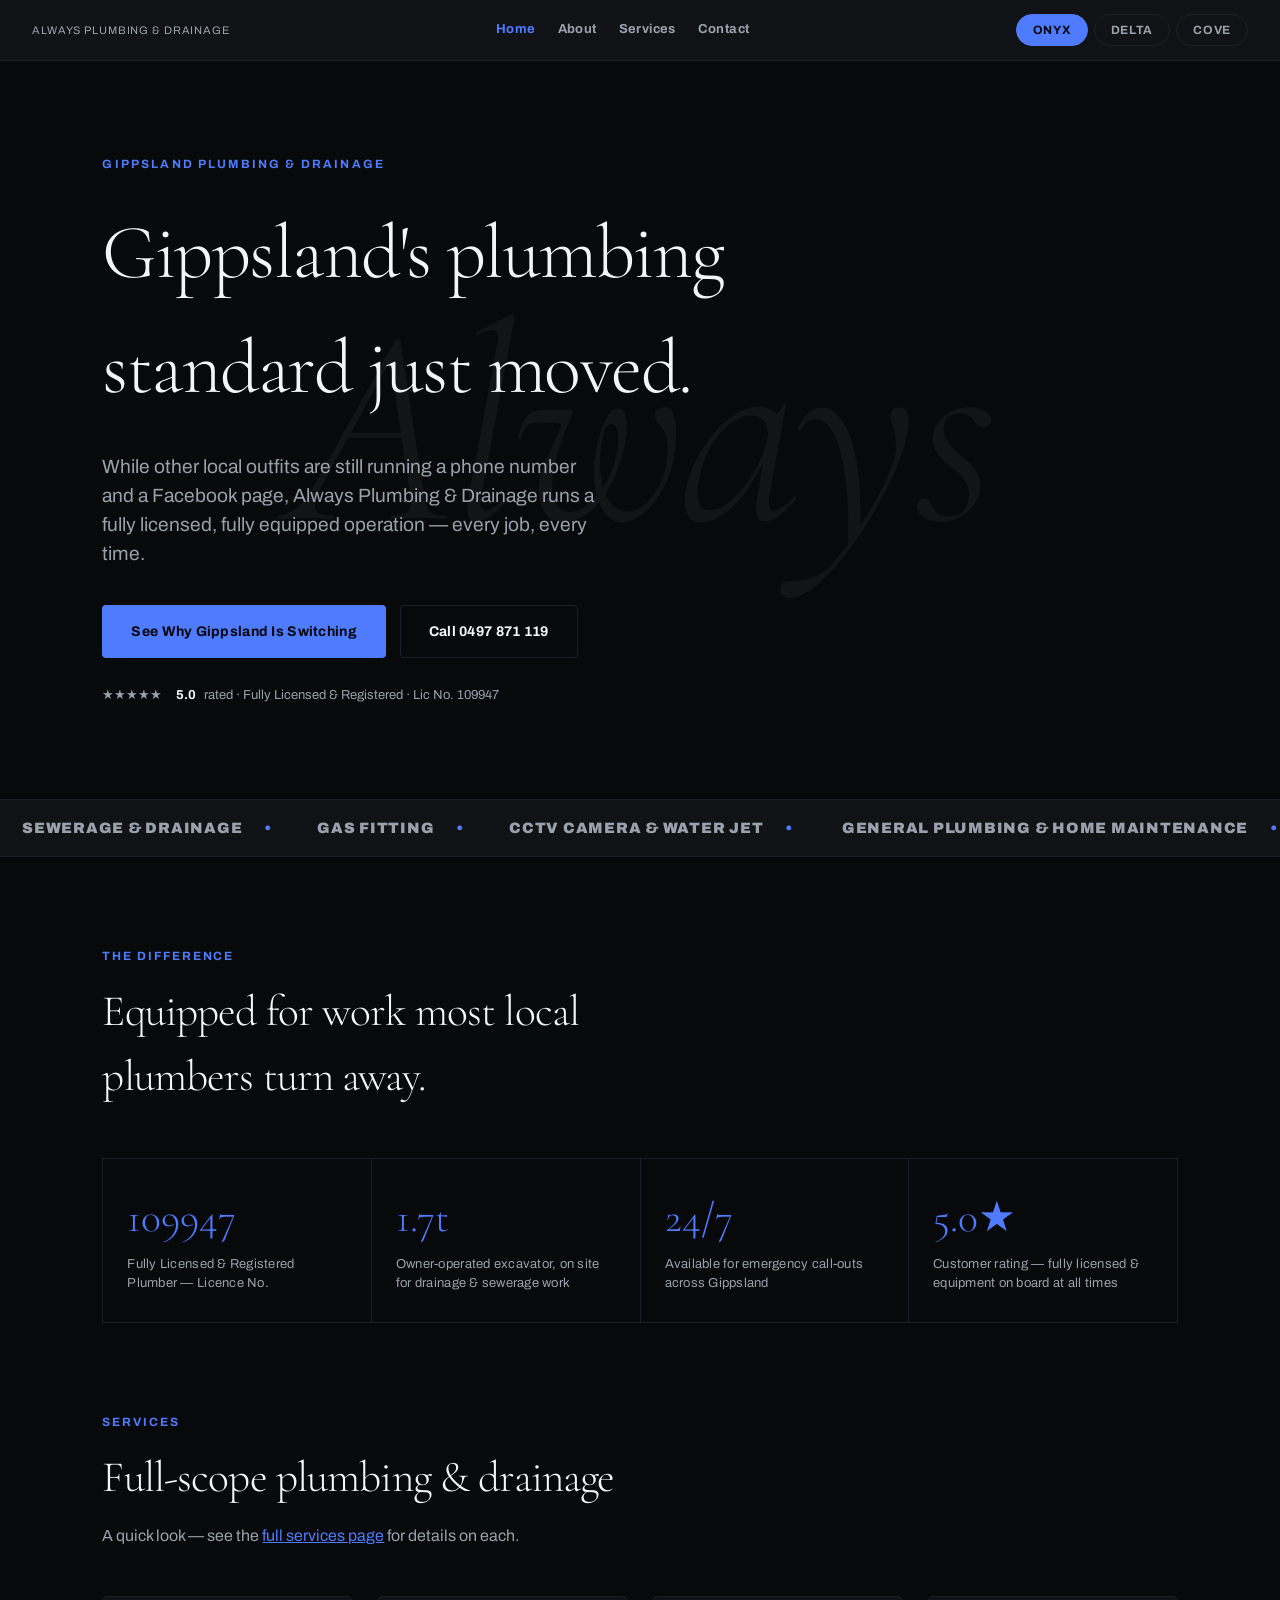
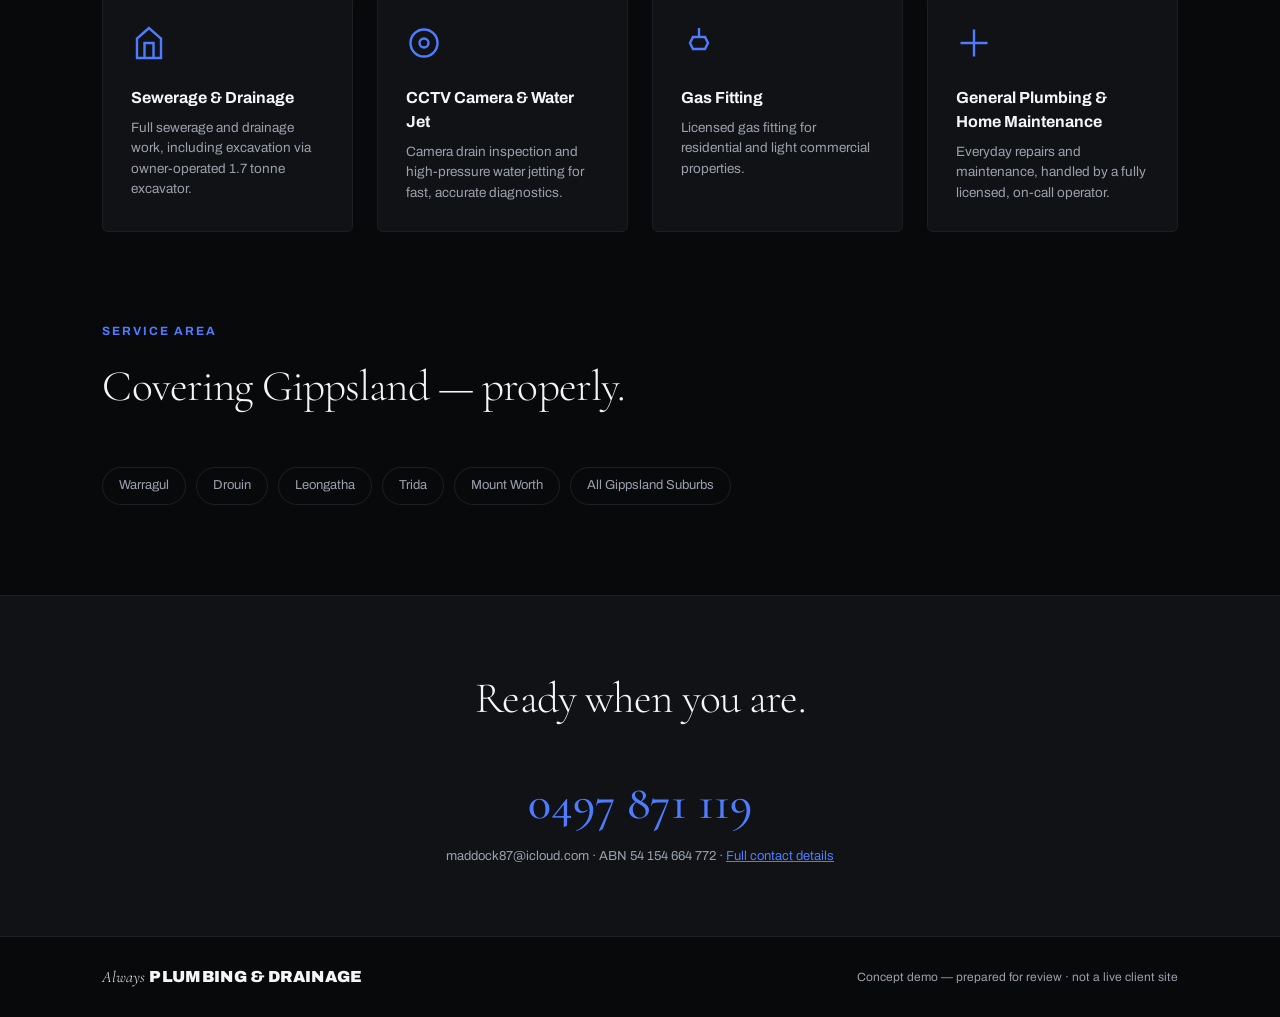
==== index.html @ f5282b2f "Add About page, expand nav to 4 pages Adds Home/About/Services/Contact structure (was Home/Services/" ====
<!doctype html>
<html lang="en" data-concept="onyx">
<head>
<meta charset="UTF-8">
<meta name="viewport" content="width=device-width, initial-scale=1.0">
<title>Always Plumbing & Drainage | Licensed Plumber — Warragul, Drouin & Gippsland VIC</title>
<meta name="description" content="Always Plumbing & Drainage — fully licensed plumber (Lic. 109947) servicing Warragul, Drouin, Leongatha and all Gippsland suburbs. Sewerage, drainage, gas fitting, CCTV drain inspection. Call 0497 871 119.">
<meta name="robots" content="noindex, nofollow">
<link rel="canonical" href="https://notsofatfredd.github.io/site-demo-always-plumbing-drainage/index.html">
<meta property="og:title" content="Always Plumbing & Drainage | Gippsland VIC">
<meta property="og:description" content="Fully licensed plumber servicing Warragul, Drouin, Leongatha and all Gippsland suburbs. Sewerage, drainage, gas fitting, CCTV inspection.">
<meta property="og:type" content="website">
<link rel="preconnect" href="https://fonts.googleapis.com">
<link rel="preconnect" href="https://fonts.gstatic.com" crossorigin>
<link href="https://fonts.googleapis.com/css2?family=Archivo:wght@400;500;700;900&family=Cormorant+Garamond:ital,wght@0,300;0,500;1,300&display=swap" rel="stylesheet">
<link rel="stylesheet" href="styles.css">
<script type="application/ld+json">
{
  "@context": "https://schema.org",
  "@type": "Plumber",
  "name": "Always Plumbing & Drainage",
  "founder": "Daniel Maddock",
  "telephone": "+61497871119",
  "email": "maddock87@icloud.com",
  "url": "https://notsofatfredd.github.io/site-demo-always-plumbing-drainage/index.html",
  "sameAs": ["https://www.facebook.com/p/Always-Plumbing-Drainage-100064866820001/"],
  "areaServed": ["Warragul VIC", "Drouin VIC", "Leongatha VIC", "Trida VIC", "Mount Worth VIC", "Gippsland VIC"],
  "address": { "@type": "PostalAddress", "addressRegion": "VIC", "addressCountry": "AU" },
  "openingHours": "Mo-Su 00:00-23:59"
}
</script>
</head>
<body>

<div class="switcher-bar">
  <span class="label">Always Plumbing &amp; Drainage</span>
  <nav class="nav-links" aria-label="Site navigation">
    <a href="index.html" aria-current="page">Home</a>
    <a href="about.html">About</a>
    <a href="services.html">Services</a>
    <a href="contact.html">Contact</a>
  </nav>
  <div class="switcher-tabs" role="tablist" aria-label="Concept switcher">
    <button data-set="onyx" role="tab">Onyx</button>
    <button data-set="delta" role="tab">Delta</button>
    <button data-set="cove" role="tab">Cove</button>
  </div>
</div>

<section class="hero">
  <div class="ghost-watermark" aria-hidden="true">Always</div>

  <div class="eyebrow">
    <span class="concept-copy copy-onyx">Gippsland Plumbing &amp; Drainage</span>
    <span class="concept-copy copy-delta">Licensed Local Service Provider</span>
    <span class="concept-copy copy-cove">Always Plumbing &amp; Drainage</span>
  </div>

  <h1 class="headline">
    <div class="concept-copy copy-onyx">
      <span class="line"><span>Gippsland's plumbing</span></span>
      <span class="line"><span>standard just moved.</span></span>
    </div>
    <div class="concept-copy copy-delta">
      <span class="line"><span>Licensed. Registered.</span></span>
      <span class="line"><span>Accountable to Gippsland.</span></span>
    </div>
    <div class="concept-copy copy-cove">
      <span class="line"><span>Building Gippsland's</span></span>
      <span class="line"><span>most complete plumbing service.</span></span>
    </div>
  </h1>

  <p class="subhead">
    <span class="concept-copy copy-onyx">While other local outfits are still running a phone number and a Facebook page, Always Plumbing &amp; Drainage runs a fully licensed, fully equipped operation — every job, every time.</span>
    <span class="concept-copy copy-delta">Servicing Warragul, Drouin, Leongatha and all Gippsland suburbs under Licence No. 109947, ABN 54 154 664 772 — fully licensed, registered, and equipped for sewerage, drainage, gas fitting, and general plumbing work.</span>
    <span class="concept-copy copy-cove">From sewerage and drainage to gas fitting and CCTV diagnostics, owner-operated by Daniel Maddock — one job, one standard, across all of Gippsland.</span>
  </p>

  <div class="cta-row">
    <a href="tel:+61497871119" class="btn btn-primary">
      <span class="concept-copy copy-onyx">See Why Gippsland Is Switching</span>
      <span class="concept-copy copy-delta">Request a Service Callout</span>
      <span class="concept-copy copy-cove">Book Your Service</span>
    </a>
    <a href="tel:+61497871119" class="btn btn-ghost">Call 0497 871 119</a>
  </div>

  <div class="rating-badge">★★★★★ &nbsp;<strong>5.0</strong> rated · Fully Licensed &amp; Registered · Lic No. 109947</div>
</section>

<div class="marquee-strip" aria-hidden="true">
  <div class="marquee-track">
    <span>Sewerage &amp; Drainage</span><span>Gas Fitting</span><span>CCTV Camera &amp; Water Jet</span>
    <span>General Plumbing &amp; Home Maintenance</span><span>Licensed &amp; Registered</span><span>All Gippsland Suburbs</span>
    <span>Sewerage &amp; Drainage</span><span>Gas Fitting</span><span>CCTV Camera &amp; Water Jet</span>
    <span>General Plumbing &amp; Home Maintenance</span><span>Licensed &amp; Registered</span><span>All Gippsland Suburbs</span>
  </div>
</div>

<section class="section">
  <div class="section-head">
    <div class="section-eyebrow">
      <span class="concept-copy copy-onyx">The Difference</span>
      <span class="concept-copy copy-delta">Credentials on Record</span>
      <span class="concept-copy copy-cove">Why Gippsland Chooses Always</span>
    </div>
    <h2 class="section-title">
      <span class="concept-copy copy-onyx">Equipped for work most local plumbers turn away.</span>
      <span class="concept-copy copy-delta">Every job backed by a licensed, registered, insured operator.</span>
      <span class="concept-copy copy-cove">A plumbing service built to grow with Gippsland.</span>
    </h2>
  </div>
  <div class="credential-grid">
    <div class="credential"><span class="num">109947</span><div class="desc">Fully Licensed &amp; Registered Plumber — Licence No.</div></div>
    <div class="credential"><span class="num">1.7t</span><div class="desc">Owner-operated excavator, on site for drainage &amp; sewerage work</div></div>
    <div class="credential"><span class="num">24/7</span><div class="desc">Available for emergency call-outs across Gippsland</div></div>
    <div class="credential"><span class="num">5.0★</span><div class="desc">Customer rating — fully licensed &amp; equipment on board at all times</div></div>
  </div>
</section>

<section class="section" style="padding-top:0;">
  <div class="section-head">
    <div class="section-eyebrow">Services</div>
    <h2 class="section-title">Full-scope plumbing &amp; drainage</h2>
    <p class="section-body">A quick look — see the <a href="services.html" style="color:var(--accent);">full services page</a> for details on each.</p>
  </div>
  <div class="services-grid">
    <div class="service-card">
      <svg class="icon" viewBox="0 0 24 24"><path d="M12 2 4 9v13h16V9z"/><path d="M9 22V12h6v10"/></svg>
      <h3>Sewerage &amp; Drainage</h3>
      <p>Full sewerage and drainage work, including excavation via owner-operated 1.7 tonne excavator.</p>
    </div>
    <div class="service-card">
      <svg class="icon" viewBox="0 0 24 24"><circle cx="12" cy="12" r="9"/><circle cx="12" cy="12" r="3"/></svg>
      <h3>CCTV Camera &amp; Water Jet</h3>
      <p>Camera drain inspection and high-pressure water jetting for fast, accurate diagnostics.</p>
    </div>
    <div class="service-card">
      <svg class="icon" viewBox="0 0 24 24"><path d="M12 2v6M8 8h8l2 4-2 4H8l-2-4z"/></svg>
      <h3>Gas Fitting</h3>
      <p>Licensed gas fitting for residential and light commercial properties.</p>
    </div>
    <div class="service-card">
      <svg class="icon" viewBox="0 0 24 24"><path d="M3 12h18M12 3v18"/></svg>
      <h3>General Plumbing &amp; Home Maintenance</h3>
      <p>Everyday repairs and maintenance, handled by a fully licensed, on-call operator.</p>
    </div>
  </div>
</section>

<section class="section" style="padding-top:0;">
  <div class="section-head">
    <div class="section-eyebrow">Service Area</div>
    <h2 class="section-title">
      <span class="concept-copy copy-onyx">Covering Gippsland — properly.</span>
      <span class="concept-copy copy-delta">Servicing the Baw Baw &amp; South Gippsland Shire region.</span>
      <span class="concept-copy copy-cove">Growing across every Gippsland suburb.</span>
    </h2>
  </div>
  <div class="area-list">
    <div class="area-pill">Warragul</div>
    <div class="area-pill">Drouin</div>
    <div class="area-pill">Leongatha</div>
    <div class="area-pill">Trida</div>
    <div class="area-pill">Mount Worth</div>
    <div class="area-pill">All Gippsland Suburbs</div>
  </div>
</section>

<div class="contact-band">
  <h2 class="section-title">
    <span class="concept-copy copy-onyx">Ready when you are.</span>
    <span class="concept-copy copy-delta">Request your licensed callout.</span>
    <span class="concept-copy copy-cove">Let's get started.</span>
  </h2>
  <a href="tel:+61497871119" class="phone">0497 871 119</a>
  <div style="color:var(--fg-muted); font-size:13px;">maddock87@icloud.com · ABN 54 154 664 772 · <a href="contact.html" style="color:var(--accent);">Full contact details</a></div>
</div>

<footer>
  <div class="wordmark"><i>Always</i> <b>PLUMBING &amp; DRAINAGE</b></div>
  <div>Concept demo — prepared for review · not a live client site</div>
</footer>

<script src="switcher.js"></script>
</body>
</html>
---- styles.css ----
:root {
  --font-serif: 'Cormorant Garamond', serif;
  --font-sans: 'Archivo', sans-serif;
}

* { margin: 0; padding: 0; box-sizing: border-box; }

html[data-concept="onyx"] {
  --c-50:  #f4f5f7; --c-100: #e3e5e9; --c-200: #c3c7cf;
  --c-300: #9aa0ac; --c-400: #6b7280; --c-500: #454b57;
  --c-600: #2c3038; --c-700: #1c1f25; --c-800: #101215;
  --c-900: #08090b;
  --bg: var(--c-900); --bg-raised: var(--c-800); --fg: var(--c-50);
  --fg-muted: var(--c-300); --accent: #4f7cff; --accent-fg: #05070d;
  --line: var(--c-700);
  --tracking-tight: -0.02em;
}

html[data-concept="delta"] {
  --c-50:  #f6f7f9; --c-100: #e8eaee; --c-200: #cdd2db;
  --c-300: #a7afbe; --c-400: #6e7893; --c-500: #3f4a63;
  --c-600: #2a3348; --c-700: #1b2233; --c-800: #121724;
  --c-900: #0b0f18;
  --bg: var(--c-50); --bg-raised: #ffffff; --fg: var(--c-800);
  --fg-muted: var(--c-500); --accent: #8a6a2f; --accent-fg: #ffffff;
  --line: var(--c-200);
  --tracking-tight: 0em;
}

html[data-concept="cove"] {
  --c-50:  #fff9f2; --c-100: #ffefdb; --c-200: #ffd9ad;
  --c-300: #ffbd74; --c-400: #f2954a; --c-500: #d97128;
  --c-600: #a8541c; --c-700: #4a3324; --c-800: #241a15;
  --c-900: #14100c;
  --bg: var(--c-900); --bg-raised: var(--c-700); --fg: var(--c-50);
  --fg-muted: var(--c-300); --accent: #ff8a3d; --accent-fg: #14100c;
  --line: var(--c-700);
  --tracking-tight: -0.01em;
}

body {
  background: var(--bg);
  color: var(--fg);
  font-family: var(--font-sans);
  line-height: 1.5;
  transition: background 0.4s ease, color 0.4s ease;
  overflow-x: hidden;
}

a { color: inherit; }

/* ---------- concept-scoped copy ---------- */
.concept-copy { display: none; }
html[data-concept="onyx"] .copy-onyx { display: block; }
html[data-concept="delta"] .copy-delta { display: block; }
html[data-concept="cove"] .copy-cove { display: block; }
span.concept-copy.copy-onyx, span.concept-copy.copy-delta, span.concept-copy.copy-cove { display: none; }
html[data-concept="onyx"] span.copy-onyx { display: inline; }
html[data-concept="delta"] span.copy-delta { display: inline; }
html[data-concept="cove"] span.copy-cove { display: inline; }

/* ---------- switcher / nav ---------- */
.switcher-bar {
  position: sticky; top: 0; z-index: 50;
  display: flex; align-items: center; justify-content: space-between;
  padding: 14px 32px;
  background: var(--bg-raised);
  border-bottom: 1px solid var(--line);
  font-size: 13px;
  flex-wrap: wrap;
  gap: 14px;
}
.switcher-bar .label { color: var(--fg-muted); letter-spacing: 0.08em; text-transform: uppercase; font-size: 11px; }
.nav-links { display: flex; gap: 22px; align-items: center; }
.nav-links a {
  font-size: 13px; font-weight: 700; text-decoration: none; color: var(--fg-muted);
  letter-spacing: 0.03em; transition: color 0.2s ease;
}
.nav-links a:hover, .nav-links a[aria-current="page"] { color: var(--accent); }
.switcher-tabs { display: flex; gap: 6px; }
.switcher-tabs button {
  font-family: var(--font-sans); font-weight: 700; font-size: 12px;
  letter-spacing: 0.06em; text-transform: uppercase;
  padding: 8px 16px; border-radius: 999px; border: 1px solid var(--line);
  background: transparent; color: var(--fg-muted); cursor: pointer;
  transition: all 0.25s ease;
}
.switcher-tabs button.active {
  background: var(--accent); color: var(--accent-fg); border-color: var(--accent);
}

/* ---------- hero ---------- */
.hero {
  position: relative;
  min-height: 82vh;
  display: flex; flex-direction: column; justify-content: center;
  padding: 0 8vw;
  overflow: hidden;
}
.hero.hero-compact { min-height: 46vh; }
.ghost-watermark {
  position: absolute; top: 50%; left: 50%;
  transform: translate(-50%, -50%);
  font-family: var(--font-serif); font-style: italic; font-weight: 300;
  font-size: clamp(6rem, 22vw, 20rem);
  color: var(--fg);
  opacity: 0.045;
  white-space: nowrap;
  letter-spacing: -0.02em;
  pointer-events: none;
  animation: drift 22s ease-in-out infinite alternate;
}
@keyframes drift {
  from { transform: translate(-52%, -50%); }
  to   { transform: translate(-48%, -50%); }
}

.eyebrow {
  font-size: 12px; font-weight: 700; letter-spacing: 0.18em; text-transform: uppercase;
  color: var(--accent); margin-bottom: 22px;
}

.headline {
  font-family: var(--font-serif); font-weight: 300;
  font-size: clamp(2.4rem, 6vw, 5rem);
  letter-spacing: var(--tracking-tight);
  max-width: 18ch;
  margin-bottom: 28px;
}
.headline.headline-sm { font-size: clamp(2rem, 4.4vw, 3.4rem); max-width: 20ch; }
.headline .line { display: block; overflow: hidden; }
.headline .line span {
  display: block;
  transform: translateY(110%);
  animation: reveal 0.9s cubic-bezier(0.22, 1, 0.36, 1) forwards;
}
.headline .line:nth-child(1) span { animation-delay: 0.05s; }
.headline .line:nth-child(2) span { animation-delay: 0.2s; }
.headline .line:nth-child(3) span { animation-delay: 0.35s; }
@keyframes reveal { to { transform: translateY(0); } }

.subhead {
  font-size: clamp(1rem, 1.6vw, 1.2rem);
  color: var(--fg-muted);
  max-width: 46ch;
  margin-bottom: 36px;
  font-weight: 400;
}

.cta-row { display: flex; gap: 14px; flex-wrap: wrap; align-items: center; }
.btn {
  display: inline-flex; align-items: center; gap: 8px;
  padding: 15px 28px; border-radius: 4px;
  font-weight: 700; font-size: 14px; letter-spacing: 0.02em;
  text-decoration: none; cursor: pointer; border: 1px solid transparent;
}
.btn-primary { background: var(--accent); color: var(--accent-fg); }
.btn-ghost { border-color: var(--line); color: var(--fg); }

.rating-badge {
  display: inline-flex; align-items: center; gap: 8px;
  font-size: 13px; color: var(--fg-muted); margin-top: 28px;
}
.rating-badge strong { color: var(--fg); }

/* ---------- marquee ---------- */
.marquee-strip {
  border-top: 1px solid var(--line); border-bottom: 1px solid var(--line);
  overflow: hidden; white-space: nowrap; background: var(--bg-raised);
  padding: 16px 0;
}
.marquee-track {
  display: inline-block;
  font-family: var(--font-sans); font-weight: 900; font-size: 15px;
  letter-spacing: 0.05em; text-transform: uppercase; color: var(--fg-muted);
  animation: scroll 28s linear infinite;
}
.marquee-track span { margin: 0 22px; }
.marquee-track span::after { content: '•'; margin-left: 22px; color: var(--accent); }
@keyframes scroll { from { transform: translateX(0); } to { transform: translateX(-50%); } }

/* ---------- sections ---------- */
.section { padding: 90px 8vw; }
.section-head { max-width: 60ch; margin-bottom: 48px; }
.section-eyebrow {
  font-size: 12px; font-weight: 700; letter-spacing: 0.16em; text-transform: uppercase;
  color: var(--accent); margin-bottom: 14px;
}
.section-title {
  font-family: var(--font-serif); font-weight: 300; font-size: clamp(1.8rem, 3.4vw, 2.8rem);
  letter-spacing: var(--tracking-tight);
}
.section-body { color: var(--fg-muted); font-size: 16px; max-width: 60ch; margin-top: 14px; }

.credential-grid {
  display: grid; grid-template-columns: repeat(auto-fit, minmax(220px, 1fr));
  gap: 1px; background: var(--line); border: 1px solid var(--line);
}
.credential { background: var(--bg); padding: 28px 24px; }
.credential .num {
  font-family: var(--font-serif); font-weight: 300; font-size: 2.6rem; color: var(--accent);
  display: block; margin-bottom: 6px;
}
.credential .desc { font-size: 13px; color: var(--fg-muted); letter-spacing: 0.02em; }

/* ---------- services ---------- */
.services-grid {
  display: grid; grid-template-columns: repeat(auto-fit, minmax(240px, 1fr)); gap: 24px;
}
.service-card {
  border: 1px solid var(--line); border-radius: 6px; padding: 28px;
  background: var(--bg-raised);
}
.service-card.service-card-lg { padding: 34px; }
.service-card .icon {
  width: 36px; height: 36px; margin-bottom: 18px;
  stroke: var(--accent); fill: none; stroke-width: 1.6;
}
.service-card h3 { font-size: 16px; font-weight: 700; margin-bottom: 8px; }
.service-card p { font-size: 13.5px; color: var(--fg-muted); }
.service-card ul { margin: 14px 0 0 18px; font-size: 13px; color: var(--fg-muted); }
.service-card ul li { margin-bottom: 6px; }

/* ---------- area ---------- */
.area-list { display: flex; flex-wrap: wrap; gap: 10px; }
.area-pill {
  padding: 8px 16px; border: 1px solid var(--line); border-radius: 999px;
  font-size: 13px; color: var(--fg-muted);
}

/* ---------- contact page specific ---------- */
.contact-grid {
  display: grid; grid-template-columns: repeat(auto-fit, minmax(260px, 1fr)); gap: 24px;
}
.contact-card {
  border: 1px solid var(--line); border-radius: 6px; padding: 30px;
  background: var(--bg-raised);
}
.contact-card .label { font-size: 11px; letter-spacing: 0.1em; text-transform: uppercase; color: var(--fg-muted); margin-bottom: 10px; }
.contact-card .value { font-family: var(--font-serif); font-size: 1.6rem; font-weight: 500; color: var(--accent); }
.contact-card .value.small { font-size: 1.05rem; font-family: var(--font-sans); font-weight: 700; color: var(--fg); }

/* ---------- footer / contact band ---------- */
.contact-band {
  background: var(--bg-raised); border-top: 1px solid var(--line);
  padding: 70px 8vw; text-align: center;
}
.contact-band .section-title { margin: 0 auto 18px; }
.contact-band .phone {
  font-family: var(--font-serif); font-size: clamp(1.8rem, 4vw, 3rem); font-weight: 500;
  color: var(--accent); text-decoration: none; display: inline-block; margin: 18px 0 8px;
}
footer {
  padding: 28px 8vw; display: flex; justify-content: space-between; align-items: center;
  font-size: 12px; color: var(--fg-muted); border-top: 1px solid var(--line); flex-wrap: wrap; gap: 10px;
}
.wordmark {
  font-family: var(--font-serif); font-style: italic; font-weight: 300; font-size: 16px; color: var(--fg);
}
.wordmark b { font-family: var(--font-sans); font-style: normal; font-weight: 900; letter-spacing: 0.02em; }

@media (prefers-reduced-motion: reduce) {
  .ghost-watermark { animation: none; }
  .headline .line span { animation: none; transform: translateY(0); }
  .marquee-track { animation: none; }
}
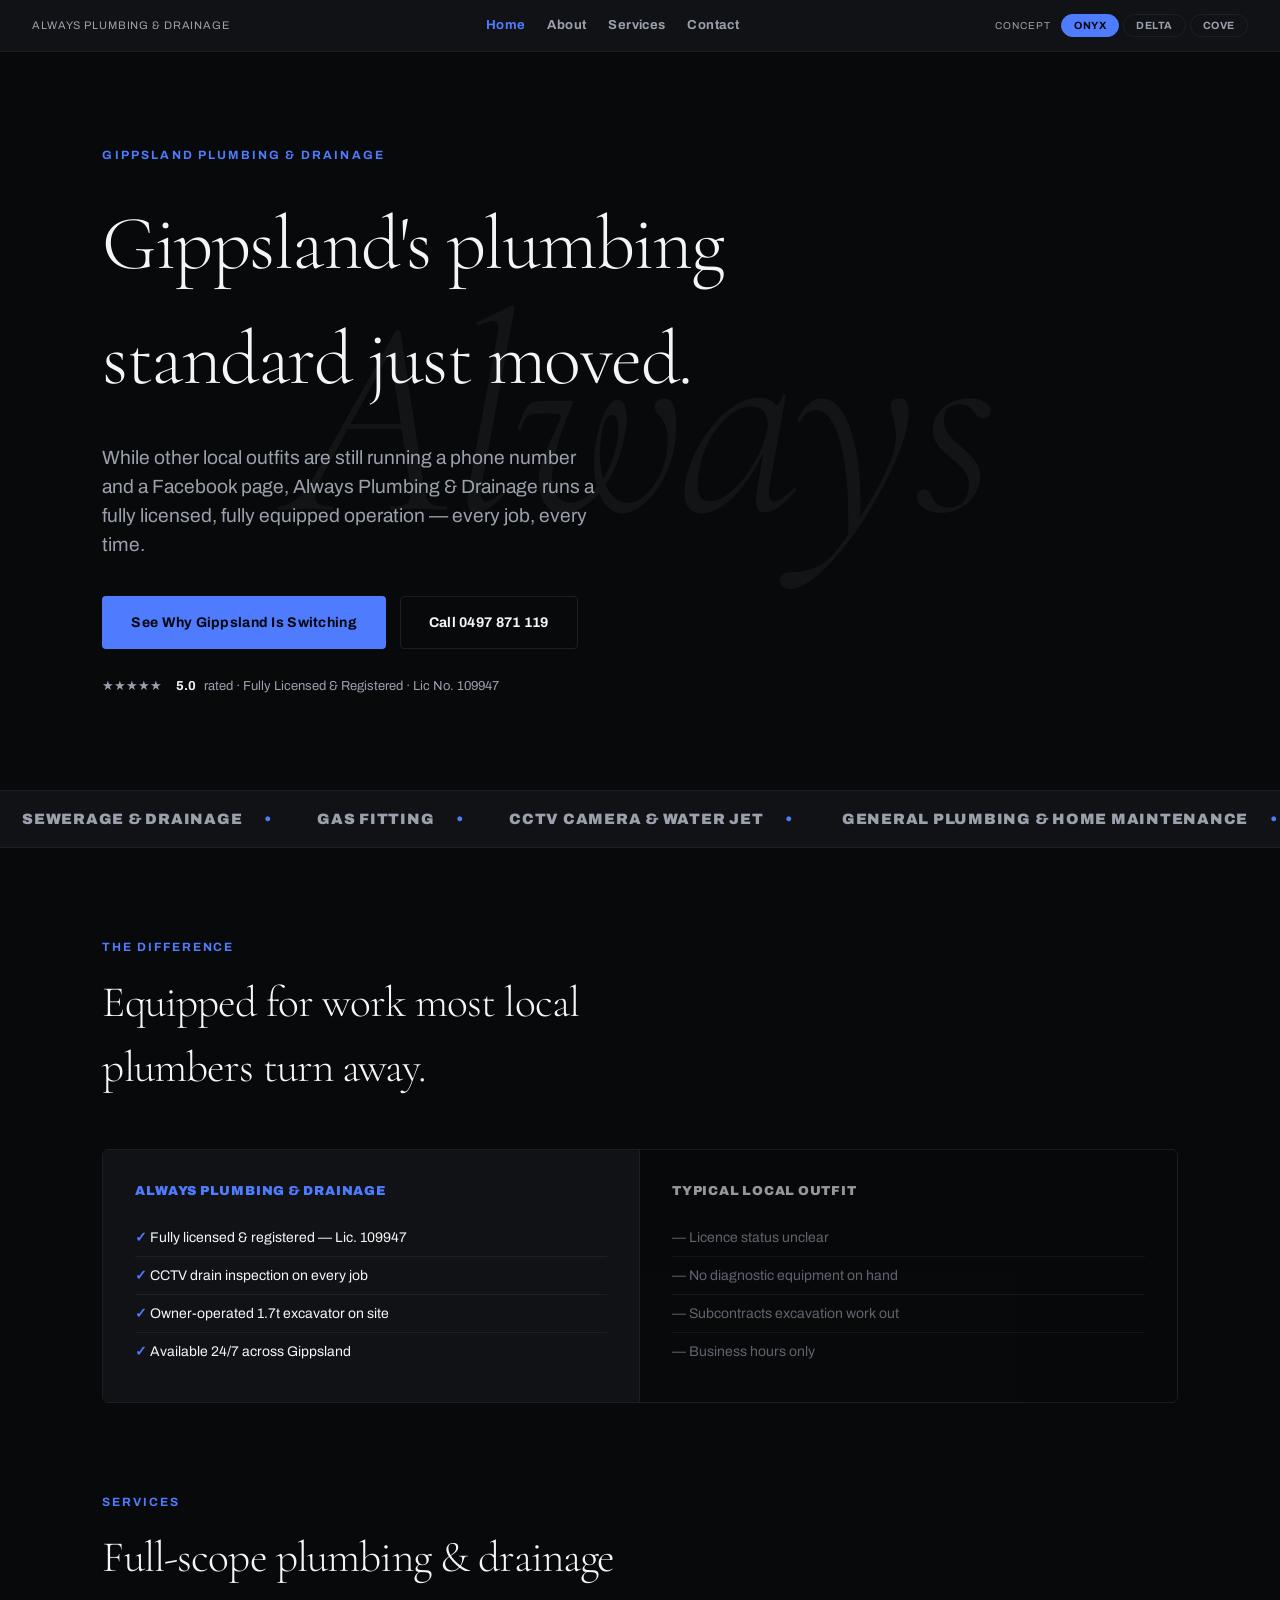
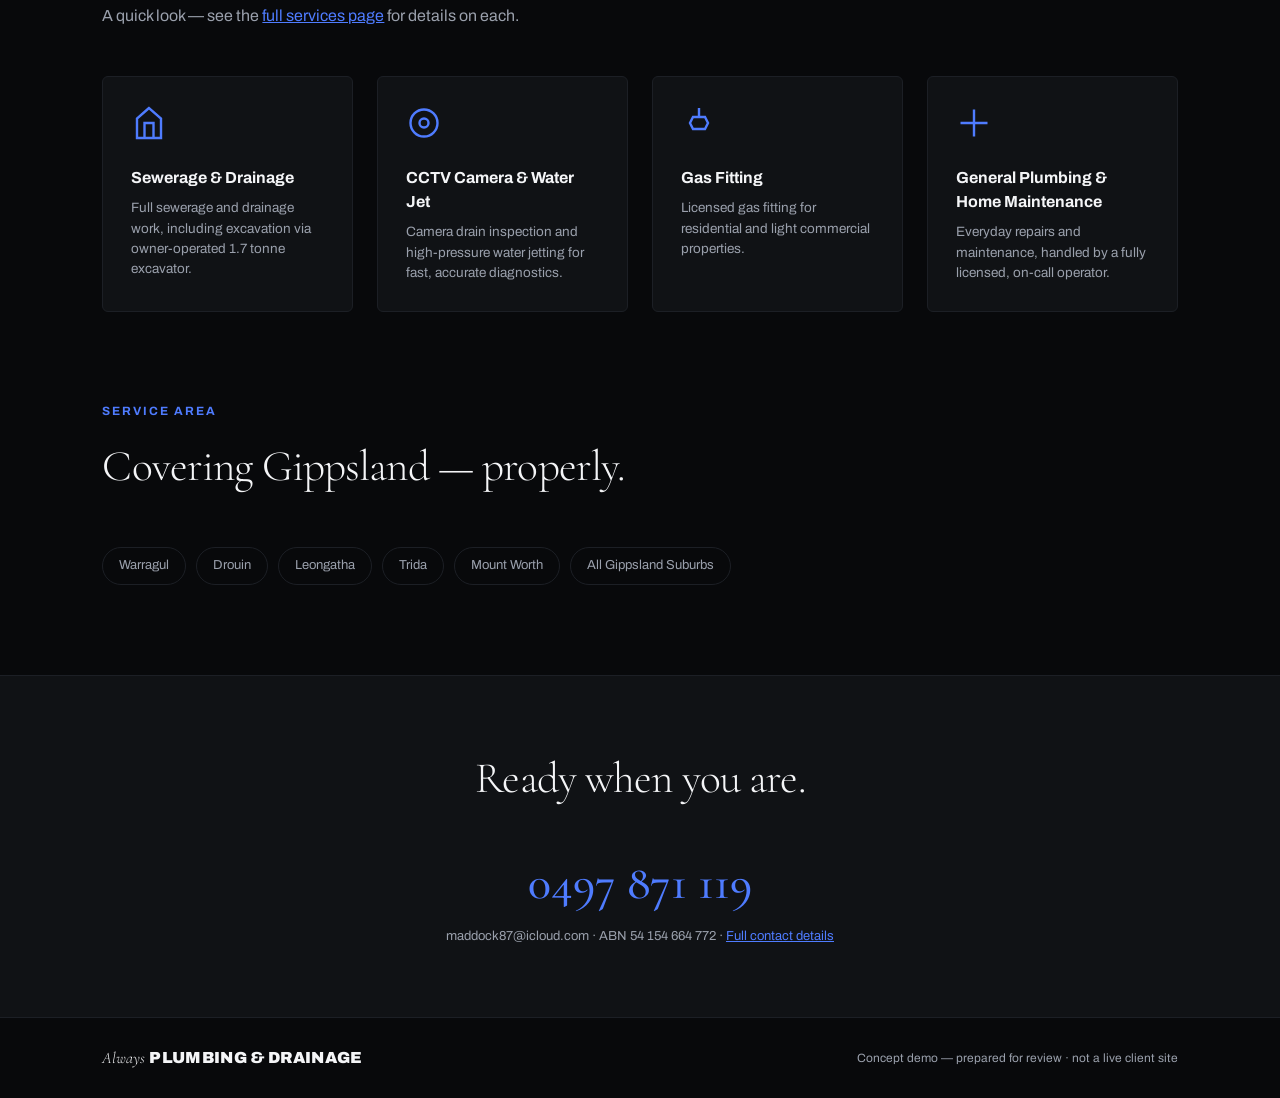
==== commit f05d25d3: "Fix hierarchy and make concepts structurally distinct, not re-skins Credential stats were sized almo" ====
--- a/index.html
+++ b/index.html
@@ -40,10 +40,13 @@
     <a href="services.html">Services</a>
     <a href="contact.html">Contact</a>
   </nav>
-  <div class="switcher-tabs" role="tablist" aria-label="Concept switcher">
-    <button data-set="onyx" role="tab">Onyx</button>
-    <button data-set="delta" role="tab">Delta</button>
-    <button data-set="cove" role="tab">Cove</button>
+  <div class="switcher-group">
+    <span class="concept-label">Concept</span>
+    <div class="switcher-tabs" role="tablist" aria-label="Concept switcher">
+      <button data-set="onyx" role="tab">Onyx</button>
+      <button data-set="delta" role="tab">Delta</button>
+      <button data-set="cove" role="tab">Cove</button>
+    </div>
   </div>
 </div>
 
@@ -111,11 +114,55 @@
       <span class="concept-copy copy-cove">A plumbing service built to grow with Gippsland.</span>
     </h2>
   </div>
-  <div class="credential-grid">
-    <div class="credential"><span class="num">109947</span><div class="desc">Fully Licensed &amp; Registered Plumber — Licence No.</div></div>
-    <div class="credential"><span class="num">1.7t</span><div class="desc">Owner-operated excavator, on site for drainage &amp; sewerage work</div></div>
-    <div class="credential"><span class="num">24/7</span><div class="desc">Available for emergency call-outs across Gippsland</div></div>
-    <div class="credential"><span class="num">5.0★</span><div class="desc">Customer rating — fully licensed &amp; equipment on board at all times</div></div>
+  <div class="concept-copy copy-onyx">
+    <div class="compare-strip">
+      <div class="compare-col compare-us">
+        <div class="compare-head">Always Plumbing &amp; Drainage</div>
+        <ul>
+          <li>Fully licensed &amp; registered — Lic. 109947</li>
+          <li>CCTV drain inspection on every job</li>
+          <li>Owner-operated 1.7t excavator on site</li>
+          <li>Available 24/7 across Gippsland</li>
+        </ul>
+      </div>
+      <div class="compare-col compare-them">
+        <div class="compare-head">Typical Local Outfit</div>
+        <ul>
+          <li>Licence status unclear</li>
+          <li>No diagnostic equipment on hand</li>
+          <li>Subcontracts excavation work out</li>
+          <li>Business hours only</li>
+        </ul>
+      </div>
+    </div>
+  </div>
+
+  <div class="concept-copy copy-delta">
+    <div class="cert-record">
+      <div class="cert-seal" aria-hidden="true">✓</div>
+      <div class="cert-fields">
+        <div class="cert-field"><span class="cert-label">Business Name</span><span class="cert-value">Always Plumbing &amp; Drainage</span></div>
+        <div class="cert-field"><span class="cert-label">Operator</span><span class="cert-value">Daniel Maddock</span></div>
+        <div class="cert-field"><span class="cert-label">Licence No.</span><span class="cert-value">109947</span></div>
+        <div class="cert-field"><span class="cert-label">ABN</span><span class="cert-value">54 154 664 772</span></div>
+        <div class="cert-field"><span class="cert-label">Status</span><span class="cert-value">Active — Registered</span></div>
+        <div class="cert-field"><span class="cert-label">Region</span><span class="cert-value">Gippsland, VIC</span></div>
+      </div>
+    </div>
+  </div>
+
+  <div class="concept-copy copy-cove">
+    <div class="stat-banner">
+      <div class="stat-big">
+        <span class="stat-big-num">1.7t</span>
+        <span class="stat-big-label">Owner-operated excavator, on every drainage &amp; sewerage job</span>
+      </div>
+      <div class="stat-big">
+        <span class="stat-big-num">5.0★</span>
+        <span class="stat-big-label">Customer rated — licensed, registered, equipped every time</span>
+      </div>
+    </div>
+    <p class="section-body">Fully licensed &amp; registered — Lic. No. 109947, ABN 54 154 664 772 — available 24/7 across all of Gippsland.</p>
   </div>
 </section>
 
--- a/styles.css
+++ b/styles.css
@@ -77,11 +77,15 @@
   letter-spacing: 0.03em; transition: color 0.2s ease;
 }
 .nav-links a:hover, .nav-links a[aria-current="page"] { color: var(--accent); }
-.switcher-tabs { display: flex; gap: 6px; }
+.switcher-group { display: flex; align-items: center; gap: 10px; }
+.switcher-group .concept-label {
+  font-size: 10px; letter-spacing: 0.1em; text-transform: uppercase; color: var(--fg-muted);
+}
+.switcher-tabs { display: flex; gap: 4px; }
 .switcher-tabs button {
-  font-family: var(--font-sans); font-weight: 700; font-size: 12px;
-  letter-spacing: 0.06em; text-transform: uppercase;
-  padding: 8px 16px; border-radius: 999px; border: 1px solid var(--line);
+  font-family: var(--font-sans); font-weight: 700; font-size: 10.5px;
+  letter-spacing: 0.05em; text-transform: uppercase;
+  padding: 5px 12px; border-radius: 999px; border: 1px solid var(--line);
   background: transparent; color: var(--fg-muted); cursor: pointer;
   transition: all 0.25s ease;
 }
@@ -196,12 +200,60 @@
   display: grid; grid-template-columns: repeat(auto-fit, minmax(220px, 1fr));
   gap: 1px; background: var(--line); border: 1px solid var(--line);
 }
-.credential { background: var(--bg); padding: 28px 24px; }
+.credential { background: var(--bg); padding: 22px 24px; }
 .credential .num {
-  font-family: var(--font-serif); font-weight: 300; font-size: 2.6rem; color: var(--accent);
-  display: block; margin-bottom: 6px;
-}
-.credential .desc { font-size: 13px; color: var(--fg-muted); letter-spacing: 0.02em; }
+  font-family: var(--font-serif); font-weight: 300; font-size: 1.7rem; color: var(--accent);
+  display: block; margin-bottom: 4px;
+}
+.credential .desc { font-size: 12.5px; color: var(--fg-muted); letter-spacing: 0.02em; }
+
+/* ---------- Onyx: comparison strip ---------- */
+.compare-strip {
+  display: grid; grid-template-columns: 1fr 1fr; border: 1px solid var(--line); border-radius: 6px; overflow: hidden;
+}
+.compare-col { padding: 32px; }
+.compare-us { background: var(--bg-raised); border-right: 1px solid var(--line); }
+.compare-them { background: var(--bg); opacity: 0.6; }
+.compare-head {
+  font-weight: 900; font-size: 13px; text-transform: uppercase; letter-spacing: 0.06em;
+  margin-bottom: 18px; color: var(--fg);
+}
+.compare-us .compare-head { color: var(--accent); }
+.compare-col ul { list-style: none; }
+.compare-col li { font-size: 14px; padding: 8px 0; border-top: 1px solid var(--line); color: var(--fg-muted); }
+.compare-col li:first-child { border-top: none; }
+.compare-us li { color: var(--fg); }
+.compare-us li::before { content: '✓ '; color: var(--accent); font-weight: 700; }
+.compare-them li::before { content: '— '; color: var(--fg-muted); }
+
+/* ---------- Delta: certificate record ---------- */
+.cert-record {
+  position: relative; border: 1px solid var(--line); border-radius: 4px; padding: 40px;
+  background: var(--bg-raised);
+}
+.cert-record::before {
+  content: ''; position: absolute; inset: 8px; border: 1px solid var(--line); border-radius: 2px; pointer-events: none;
+}
+.cert-seal {
+  position: absolute; top: 24px; right: 28px; width: 52px; height: 52px; border-radius: 50%;
+  border: 1.5px solid var(--accent); display: flex; align-items: center; justify-content: center;
+  color: var(--accent); font-size: 20px; font-weight: 700;
+}
+.cert-fields { display: grid; grid-template-columns: repeat(auto-fit, minmax(220px, 1fr)); gap: 22px 32px; max-width: 80%; }
+.cert-field { display: flex; flex-direction: column; gap: 4px; }
+.cert-label { font-size: 10.5px; letter-spacing: 0.1em; text-transform: uppercase; color: var(--fg-muted); }
+.cert-value { font-family: var(--font-serif); font-size: 1.15rem; color: var(--fg); }
+
+/* ---------- Cove: stat banner ---------- */
+.stat-banner { display: grid; grid-template-columns: repeat(auto-fit, minmax(280px, 1fr)); gap: 24px; margin-bottom: 24px; }
+.stat-big {
+  background: var(--bg-raised); border: 1px solid var(--line); border-radius: 8px; padding: 40px 32px;
+}
+.stat-big-num {
+  display: block; font-family: var(--font-serif); font-weight: 300; font-size: clamp(3.5rem, 7vw, 6rem);
+  color: var(--accent); line-height: 1; margin-bottom: 12px;
+}
+.stat-big-label { font-size: 14px; color: var(--fg-muted); max-width: 30ch; display: block; }
 
 /* ---------- services ---------- */
 .services-grid {
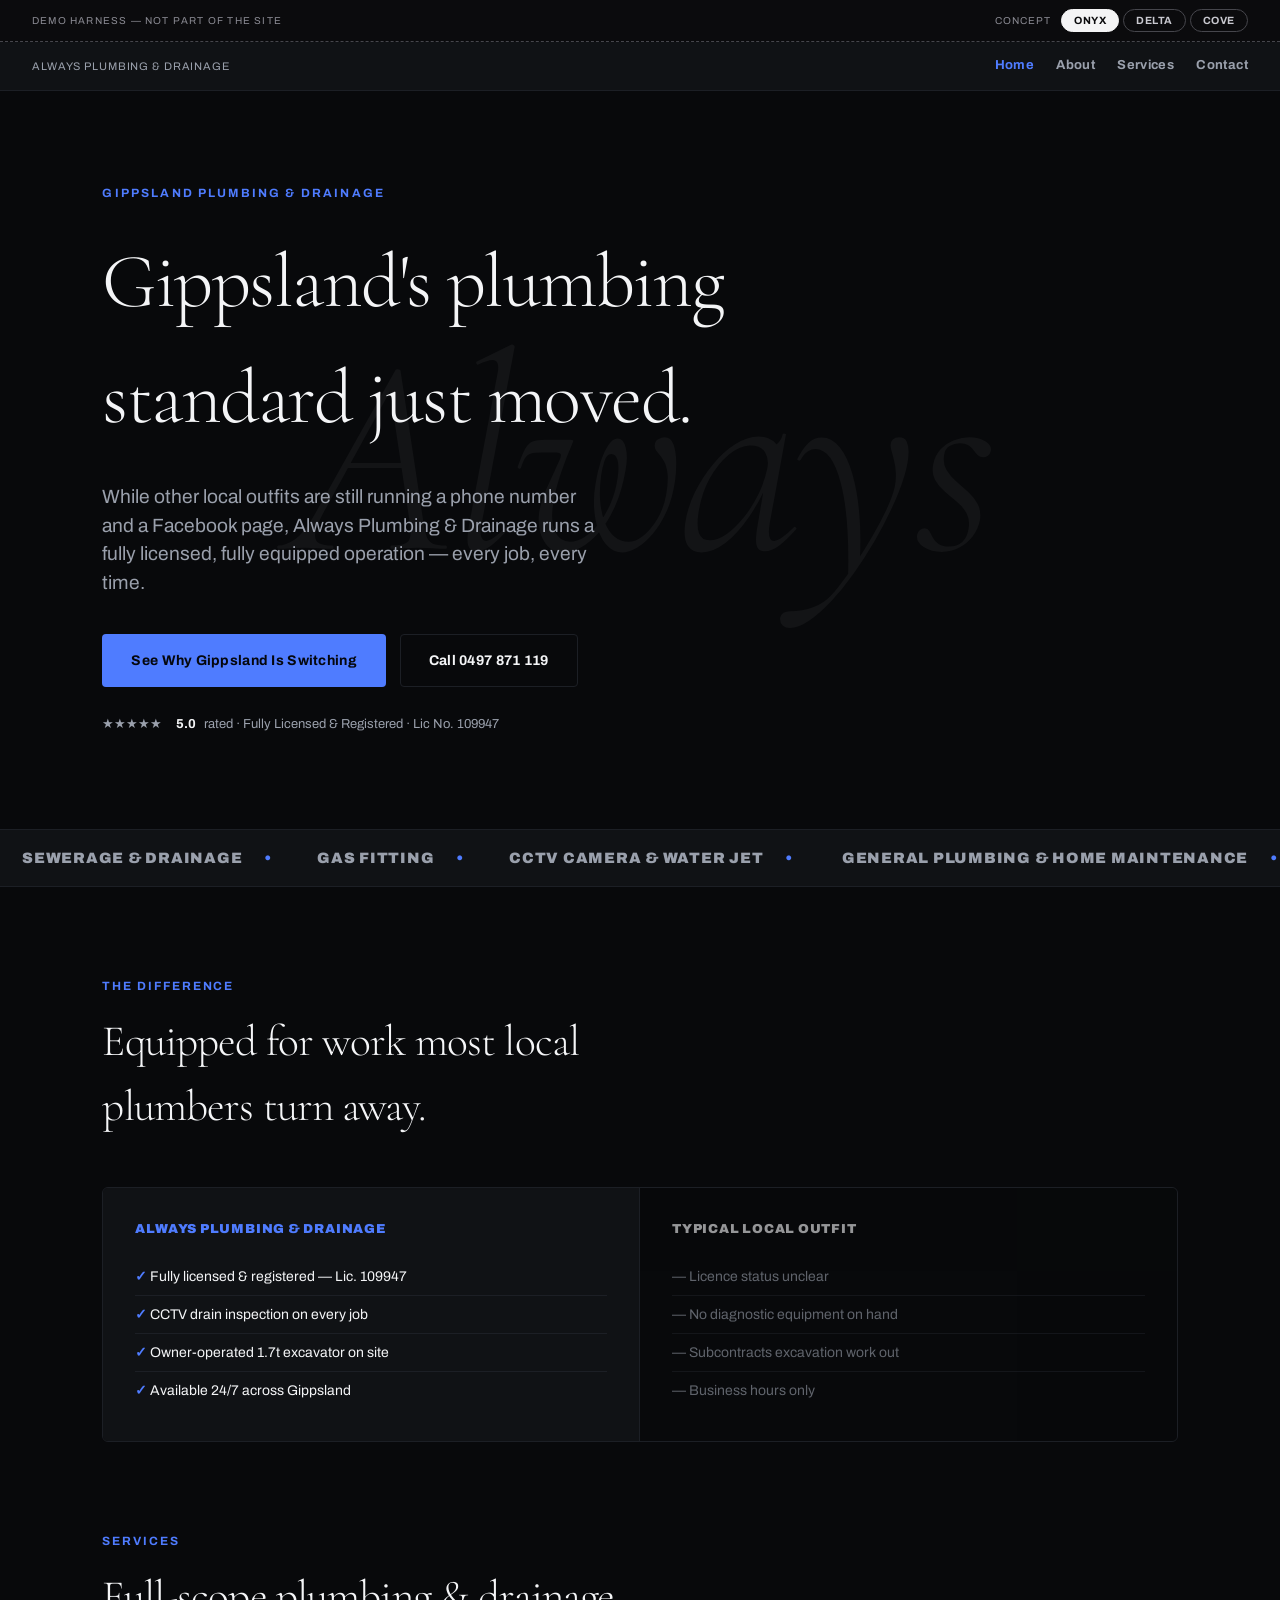
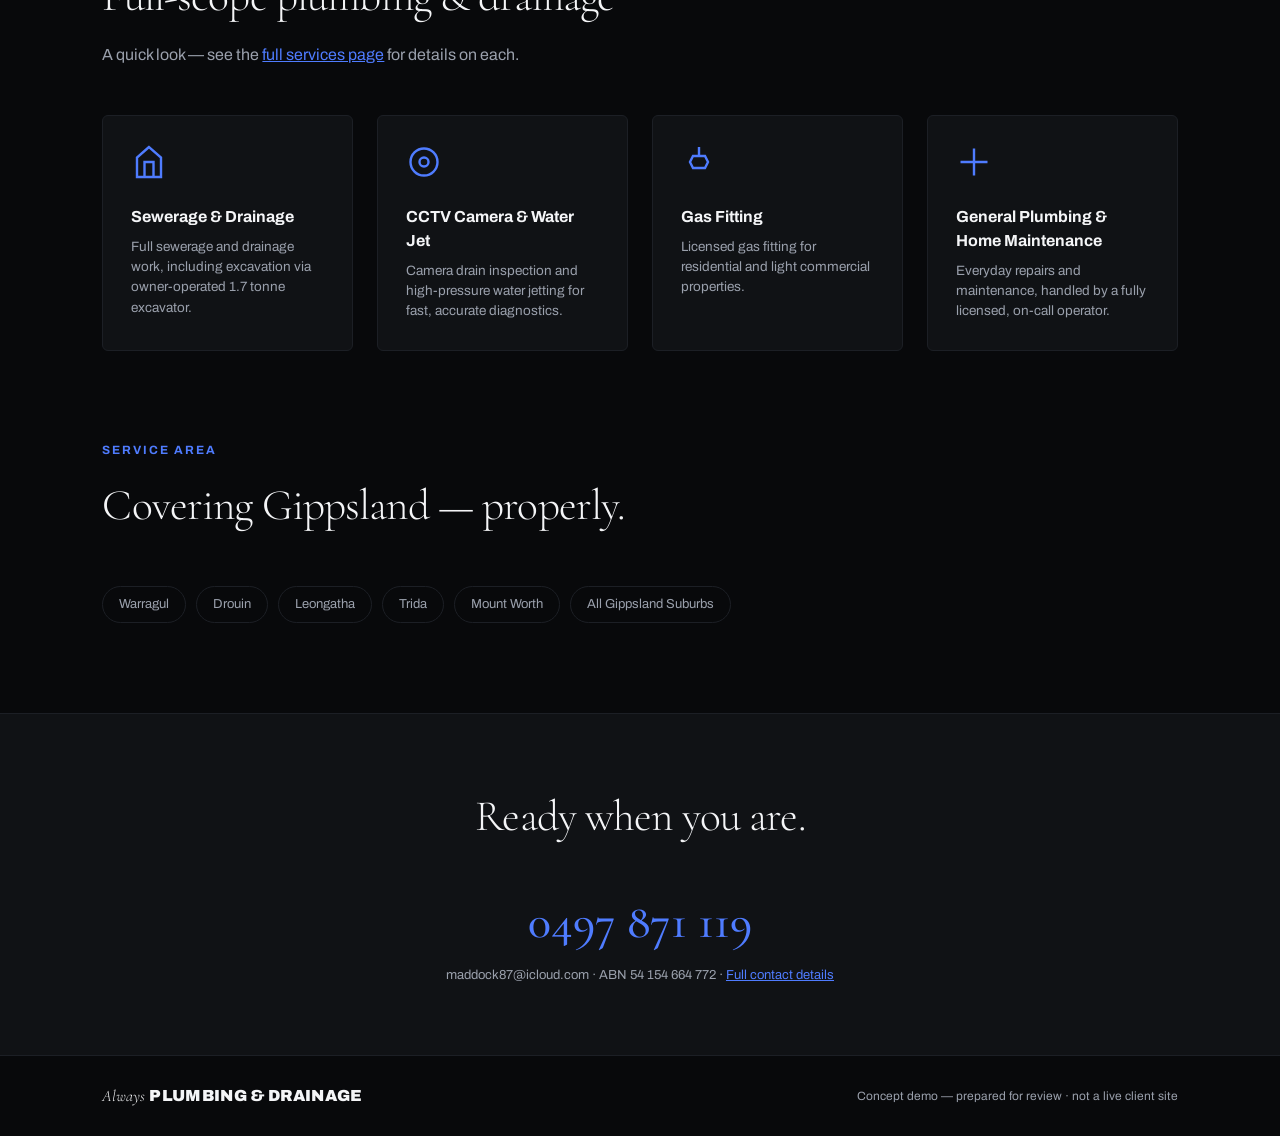
==== commit 21ea9580: "Separate concept switcher into its own neutral demo toolbar The concept switcher previously lived in" ====
--- a/index.html
+++ b/index.html
@@ -32,6 +32,18 @@
 </head>
 <body>
 
+<div class="demo-toolbar">
+  <span class="demo-label">Demo Harness — Not Part Of The Site</span>
+  <div class="switcher-group">
+    <span class="concept-label">Concept</span>
+    <div class="switcher-tabs" role="tablist" aria-label="Concept switcher">
+      <button data-set="onyx" role="tab">Onyx</button>
+      <button data-set="delta" role="tab">Delta</button>
+      <button data-set="cove" role="tab">Cove</button>
+    </div>
+  </div>
+</div>
+
 <div class="switcher-bar">
   <span class="label">Always Plumbing &amp; Drainage</span>
   <nav class="nav-links" aria-label="Site navigation">
@@ -40,14 +52,6 @@
     <a href="services.html">Services</a>
     <a href="contact.html">Contact</a>
   </nav>
-  <div class="switcher-group">
-    <span class="concept-label">Concept</span>
-    <div class="switcher-tabs" role="tablist" aria-label="Concept switcher">
-      <button data-set="onyx" role="tab">Onyx</button>
-      <button data-set="delta" role="tab">Delta</button>
-      <button data-set="cove" role="tab">Cove</button>
-    </div>
-  </div>
 </div>
 
 <section class="hero">
--- a/styles.css
+++ b/styles.css
@@ -61,7 +61,7 @@
 
 /* ---------- switcher / nav ---------- */
 .switcher-bar {
-  position: sticky; top: 0; z-index: 50;
+  position: sticky; top: 38px; z-index: 50;
   display: flex; align-items: center; justify-content: space-between;
   padding: 14px 32px;
   background: var(--bg-raised);
@@ -77,21 +77,37 @@
   letter-spacing: 0.03em; transition: color 0.2s ease;
 }
 .nav-links a:hover, .nav-links a[aria-current="page"] { color: var(--accent); }
-.switcher-group { display: flex; align-items: center; gap: 10px; }
-.switcher-group .concept-label {
-  font-size: 10px; letter-spacing: 0.1em; text-transform: uppercase; color: var(--fg-muted);
-}
-.switcher-tabs { display: flex; gap: 4px; }
-.switcher-tabs button {
-  font-family: var(--font-sans); font-weight: 700; font-size: 10.5px;
+
+/* ---------- demo toolbar — deliberately hardcoded, NEVER uses --bg/--fg/--accent ----------
+   This bar must look identical regardless of which concept is active: it's the
+   demo harness, not the site. Never wire it to the themed custom properties. */
+.demo-toolbar {
+  position: sticky; top: 0; z-index: 60;
+  display: flex; align-items: center; justify-content: space-between;
+  padding: 9px 32px;
+  background: #0b0b0d; color: #f4f4f5;
+  font-family: 'Archivo', sans-serif;
+  border-bottom: 1px dashed #46464c;
+  flex-wrap: wrap; gap: 10px;
+}
+.demo-toolbar .demo-label {
+  font-size: 10px; letter-spacing: 0.12em; text-transform: uppercase; color: #8a8a92;
+}
+.demo-toolbar .concept-label {
+  font-size: 10px; letter-spacing: 0.1em; text-transform: uppercase; color: #8a8a92;
+}
+.demo-toolbar .switcher-tabs { display: flex; gap: 4px; align-items: center; }
+.demo-toolbar .switcher-tabs button {
+  font-family: 'Archivo', sans-serif; font-weight: 700; font-size: 10.5px;
   letter-spacing: 0.05em; text-transform: uppercase;
-  padding: 5px 12px; border-radius: 999px; border: 1px solid var(--line);
-  background: transparent; color: var(--fg-muted); cursor: pointer;
-  transition: all 0.25s ease;
-}
-.switcher-tabs button.active {
-  background: var(--accent); color: var(--accent-fg); border-color: var(--accent);
-}
+  padding: 5px 12px; border-radius: 999px; border: 1px solid #46464c;
+  background: transparent; color: #c8c8cf; cursor: pointer;
+  transition: all 0.2s ease;
+}
+.demo-toolbar .switcher-tabs button.active {
+  background: #f4f4f5; color: #0b0b0d; border-color: #f4f4f5;
+}
+.demo-toolbar .switcher-group { display: flex; align-items: center; gap: 10px; }
 
 /* ---------- hero ---------- */
 .hero {
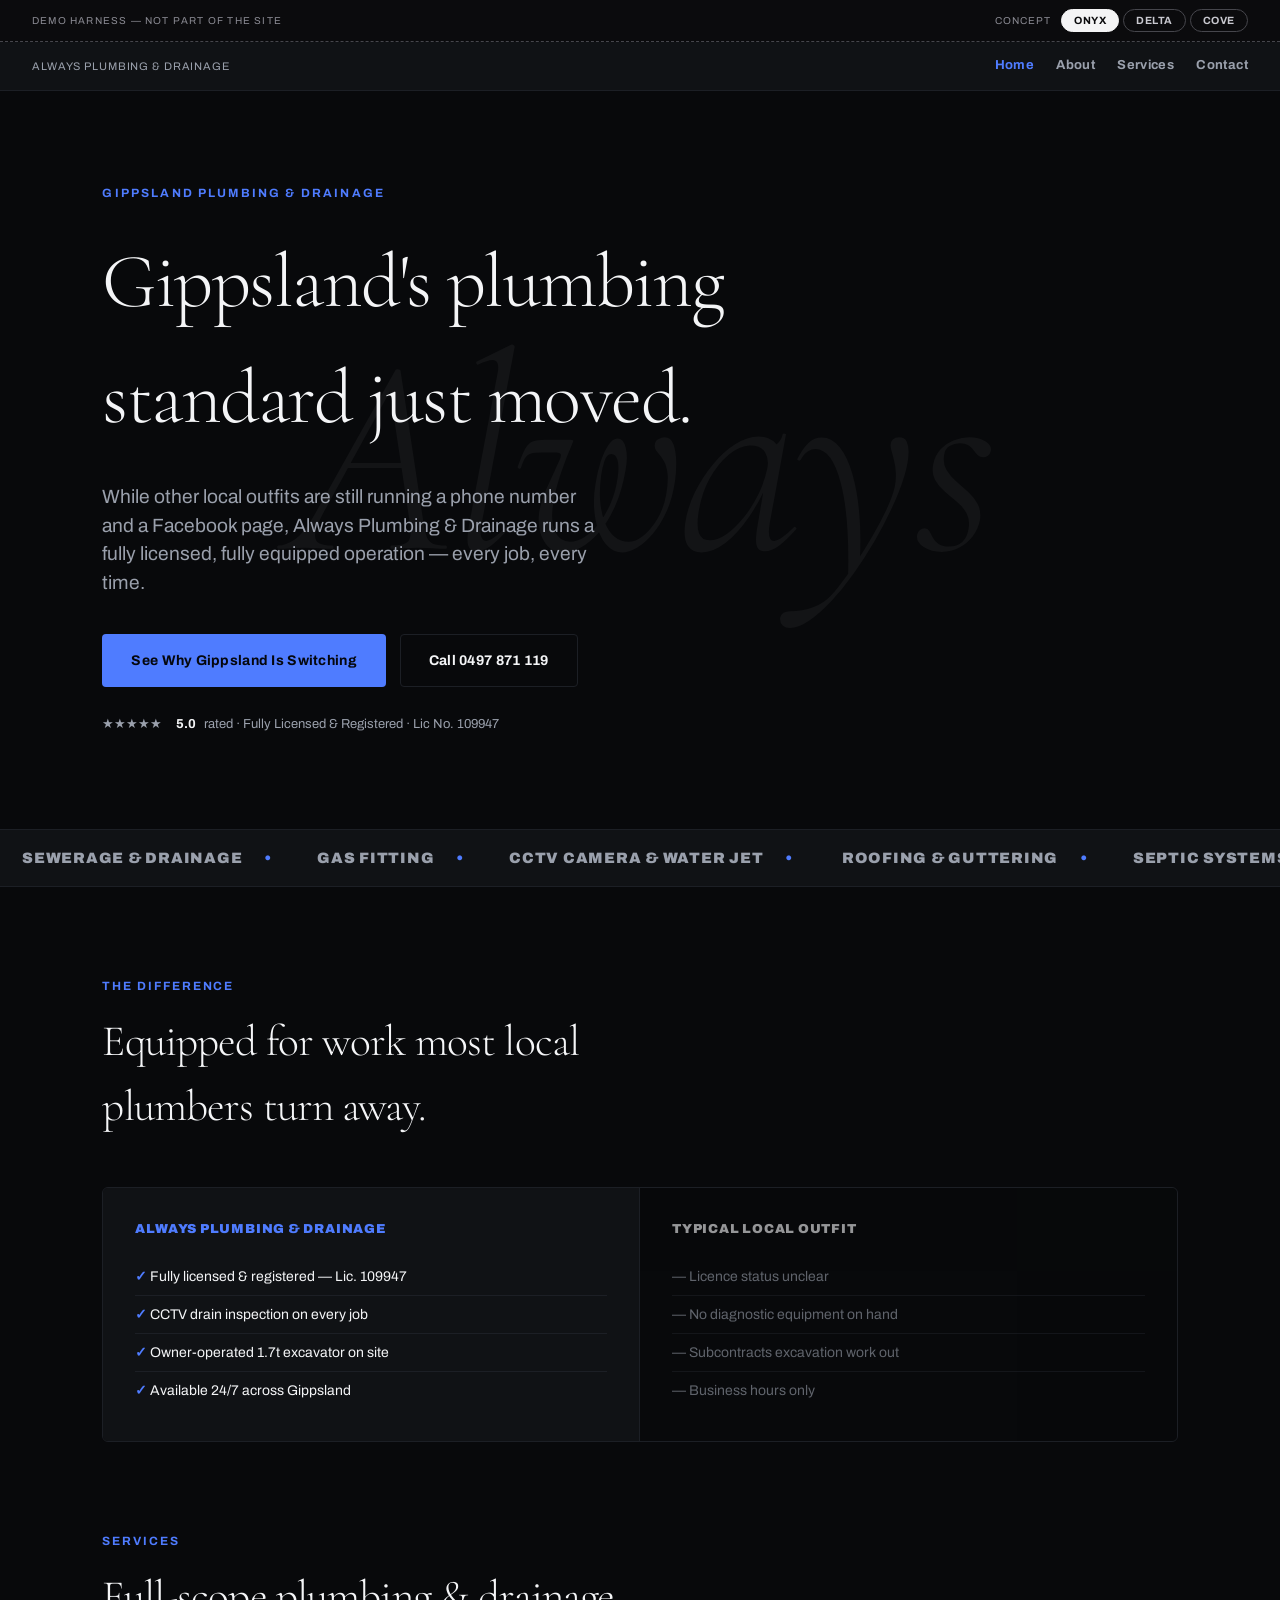
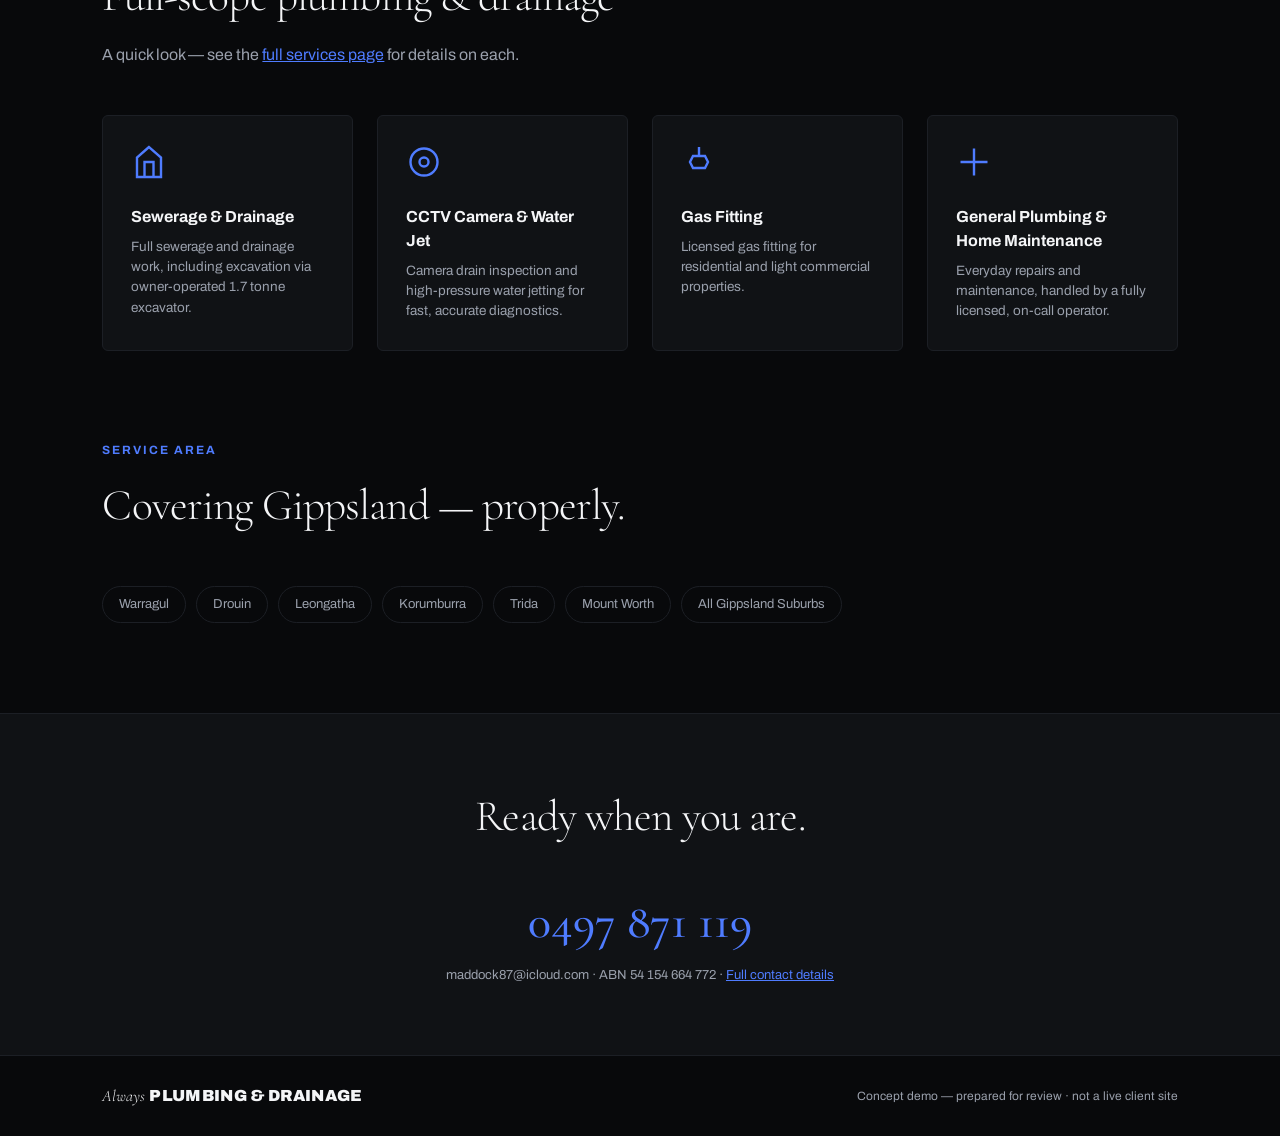
==== commit 8d9fa48f: "Fill in missing facts from Daniel's Facebook posts (text only) Adds Roofing & Guttering, Septic Syst" ====
--- a/index.html
+++ b/index.html
@@ -99,8 +99,10 @@
 <div class="marquee-strip" aria-hidden="true">
   <div class="marquee-track">
     <span>Sewerage &amp; Drainage</span><span>Gas Fitting</span><span>CCTV Camera &amp; Water Jet</span>
+    <span>Roofing &amp; Guttering</span><span>Septic Systems</span><span>Water Tank Installation</span>
     <span>General Plumbing &amp; Home Maintenance</span><span>Licensed &amp; Registered</span><span>All Gippsland Suburbs</span>
     <span>Sewerage &amp; Drainage</span><span>Gas Fitting</span><span>CCTV Camera &amp; Water Jet</span>
+    <span>Roofing &amp; Guttering</span><span>Septic Systems</span><span>Water Tank Installation</span>
     <span>General Plumbing &amp; Home Maintenance</span><span>Licensed &amp; Registered</span><span>All Gippsland Suburbs</span>
   </div>
 </div>
@@ -213,6 +215,7 @@
     <div class="area-pill">Warragul</div>
     <div class="area-pill">Drouin</div>
     <div class="area-pill">Leongatha</div>
+    <div class="area-pill">Korumburra</div>
     <div class="area-pill">Trida</div>
     <div class="area-pill">Mount Worth</div>
     <div class="area-pill">All Gippsland Suburbs</div>
--- a/styles.css
+++ b/styles.css
@@ -242,6 +242,23 @@
 .compare-us li::before { content: '✓ '; color: var(--accent); font-weight: 700; }
 .compare-them li::before { content: '— '; color: var(--fg-muted); }
 
+/* ---------- job photo slots — placeholder, not real photos, ready to swap ---------- */
+.job-gallery {
+  display: grid; grid-template-columns: repeat(auto-fit, minmax(220px, 1fr)); gap: 20px;
+}
+.job-slot {
+  position: relative; aspect-ratio: 4 / 3; border-radius: 6px; overflow: hidden;
+  border: 1px dashed var(--line);
+  background-image: repeating-linear-gradient(135deg, var(--bg-raised) 0px, var(--bg-raised) 10px, var(--bg) 10px, var(--bg) 20px);
+  display: flex; align-items: flex-end;
+}
+.job-slot .job-slot-label {
+  width: 100%; padding: 12px 14px;
+  background: var(--bg-raised); border-top: 1px dashed var(--line);
+  font-size: 11.5px; color: var(--fg-muted);
+}
+.job-slot .job-slot-label b { color: var(--fg); font-weight: 700; display: block; margin-bottom: 2px; }
+
 /* ---------- Delta: certificate record ---------- */
 .cert-record {
   position: relative; border: 1px solid var(--line); border-radius: 4px; padding: 40px;
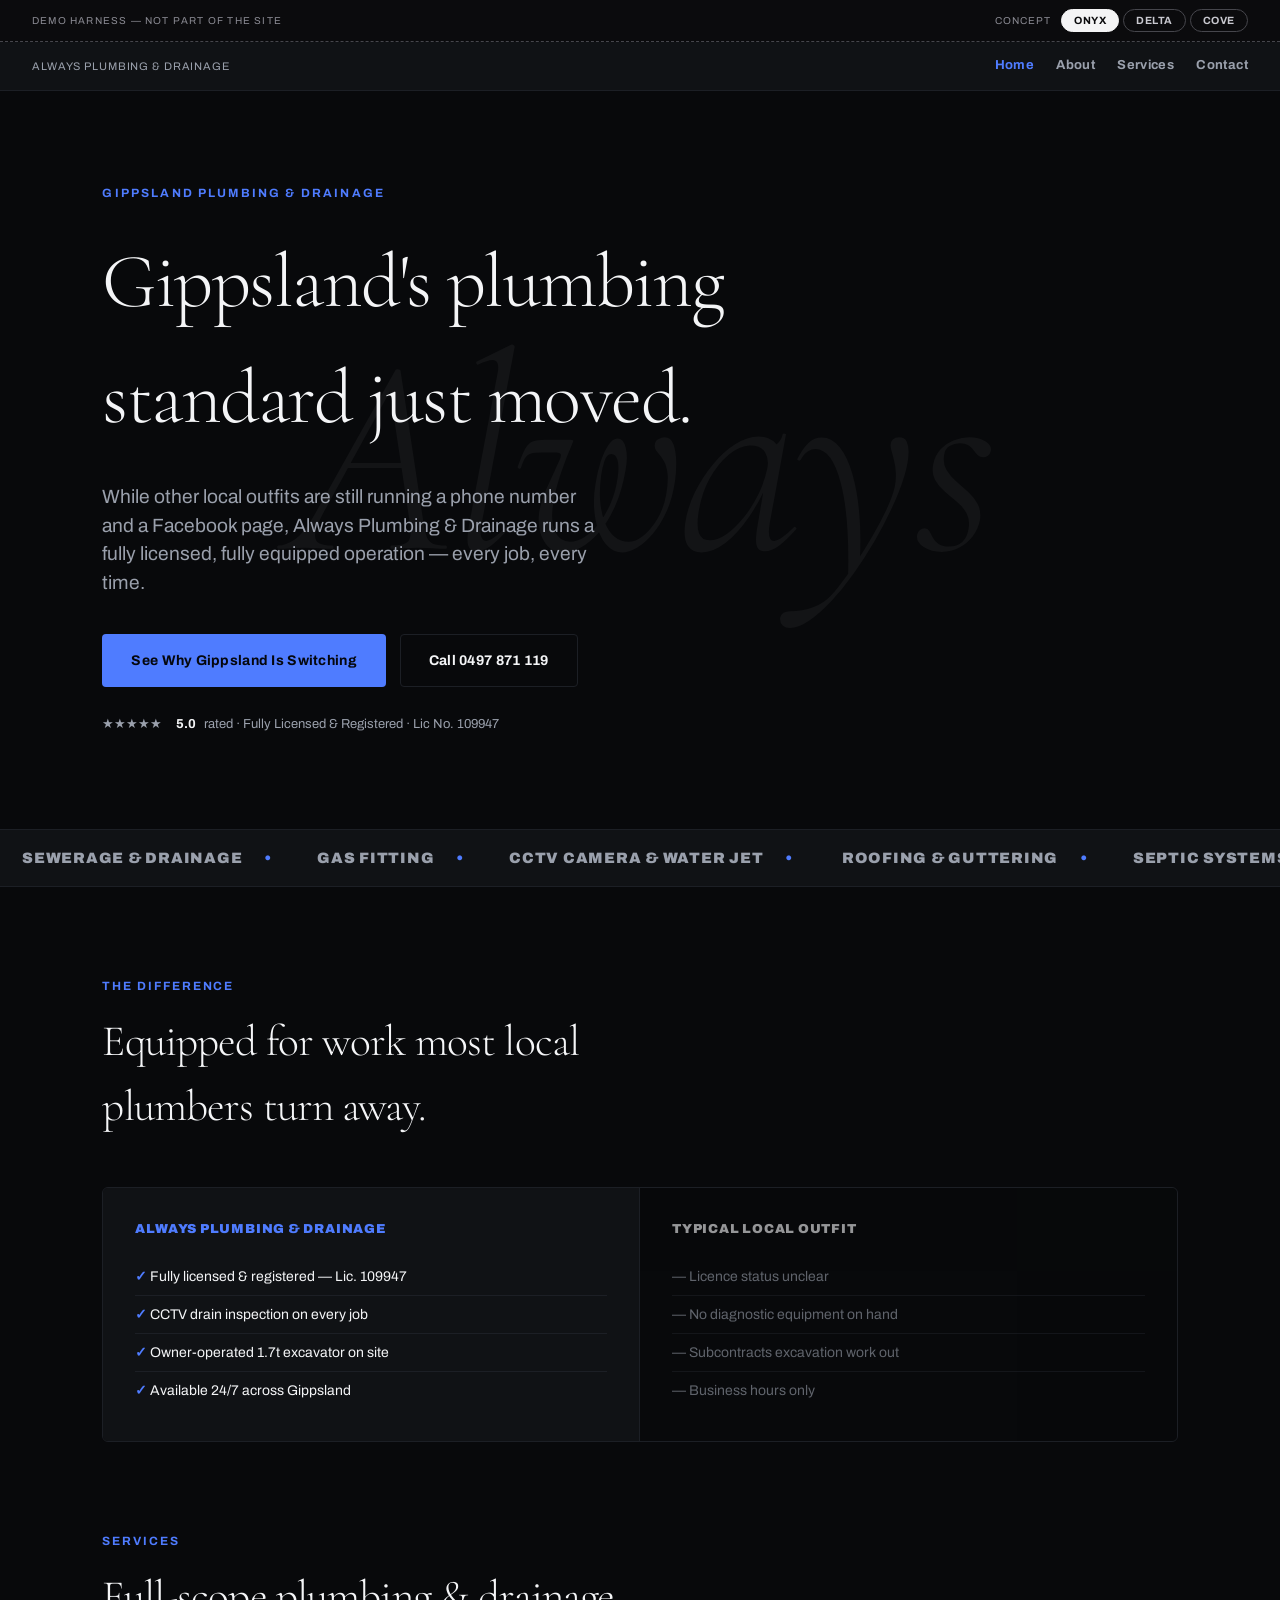
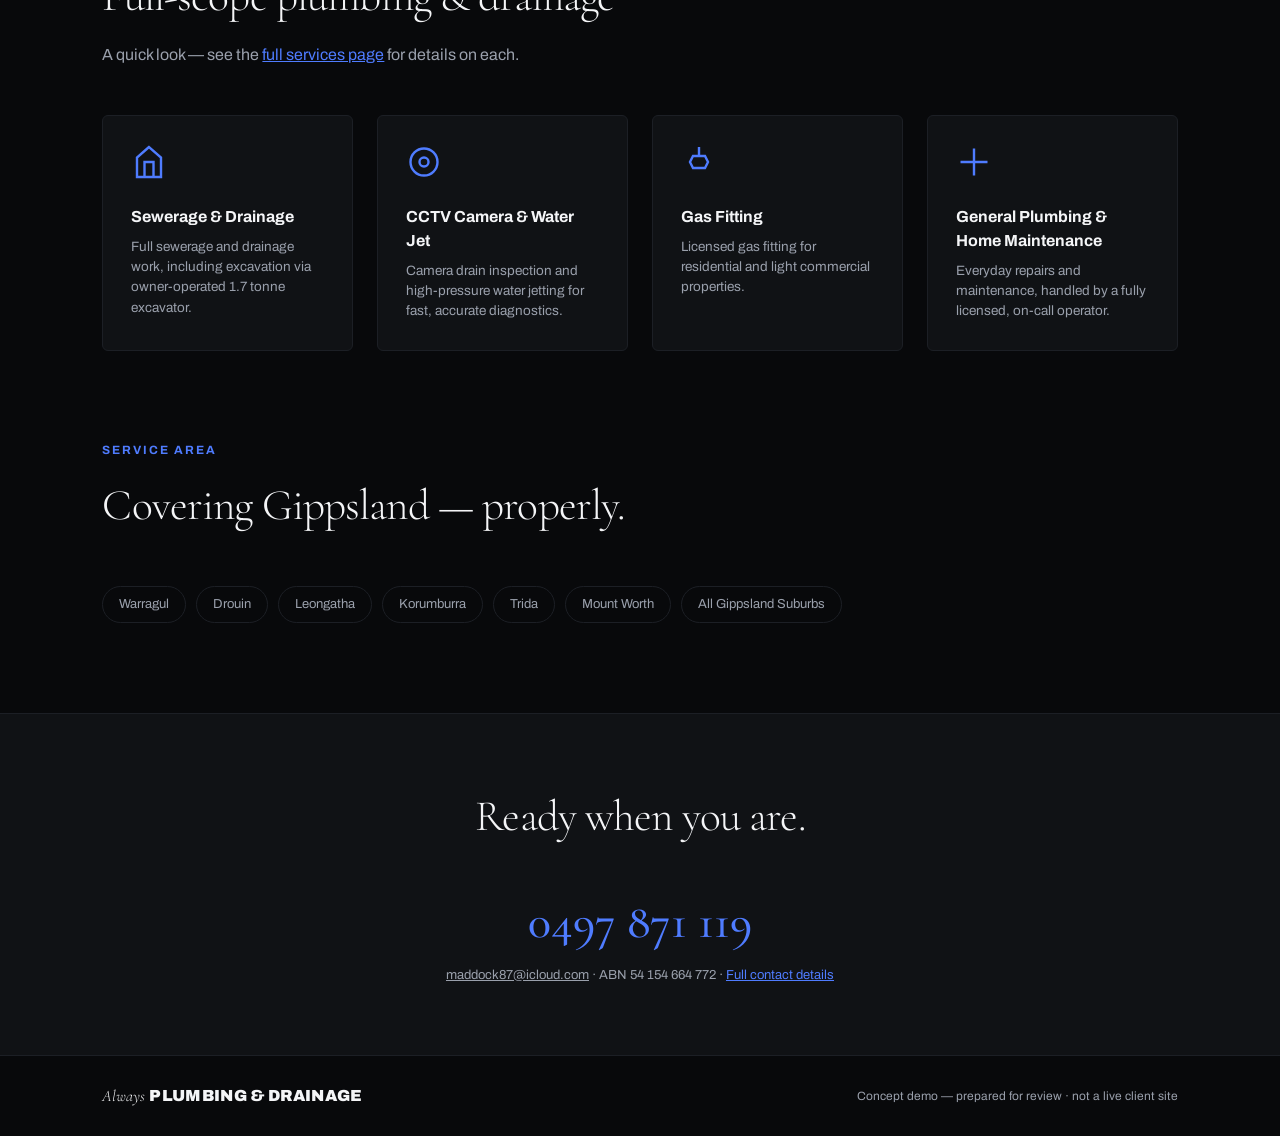
==== commit 60b0dc72: "Fix inert phone/email that looked clickable but weren't Contact page was the main offender: Cove dis" ====
--- a/index.html
+++ b/index.html
@@ -14,6 +14,7 @@
 <link rel="preconnect" href="https://fonts.gstatic.com" crossorigin>
 <link href="https://fonts.googleapis.com/css2?family=Archivo:wght@400;500;700;900&family=Cormorant+Garamond:ital,wght@0,300;0,500;1,300&display=swap" rel="stylesheet">
 <link rel="stylesheet" href="styles.css">
+<link rel="icon" type="image/svg+xml" href="favicon.svg">
 <script type="application/ld+json">
 {
   "@context": "https://schema.org",
@@ -36,10 +37,10 @@
   <span class="demo-label">Demo Harness — Not Part Of The Site</span>
   <div class="switcher-group">
     <span class="concept-label">Concept</span>
-    <div class="switcher-tabs" role="tablist" aria-label="Concept switcher">
-      <button data-set="onyx" role="tab">Onyx</button>
-      <button data-set="delta" role="tab">Delta</button>
-      <button data-set="cove" role="tab">Cove</button>
+    <div class="switcher-tabs" role="radiogroup" aria-label="Concept switcher">
+      <button data-set="onyx" role="radio" aria-checked="true">Onyx</button>
+      <button data-set="delta" role="radio" aria-checked="false">Delta</button>
+      <button data-set="cove" role="radio" aria-checked="false">Cove</button>
     </div>
   </div>
 </div>
@@ -229,7 +230,7 @@
     <span class="concept-copy copy-cove">Let's get started.</span>
   </h2>
   <a href="tel:+61497871119" class="phone">0497 871 119</a>
-  <div style="color:var(--fg-muted); font-size:13px;">maddock87@icloud.com · ABN 54 154 664 772 · <a href="contact.html" style="color:var(--accent);">Full contact details</a></div>
+  <div style="color:var(--fg-muted); font-size:13px;"><a href="mailto:maddock87@icloud.com" style="color:inherit;">maddock87@icloud.com</a> · ABN 54 154 664 772 · <a href="contact.html" style="color:var(--accent);">Full contact details</a></div>
 </div>
 
 <footer>
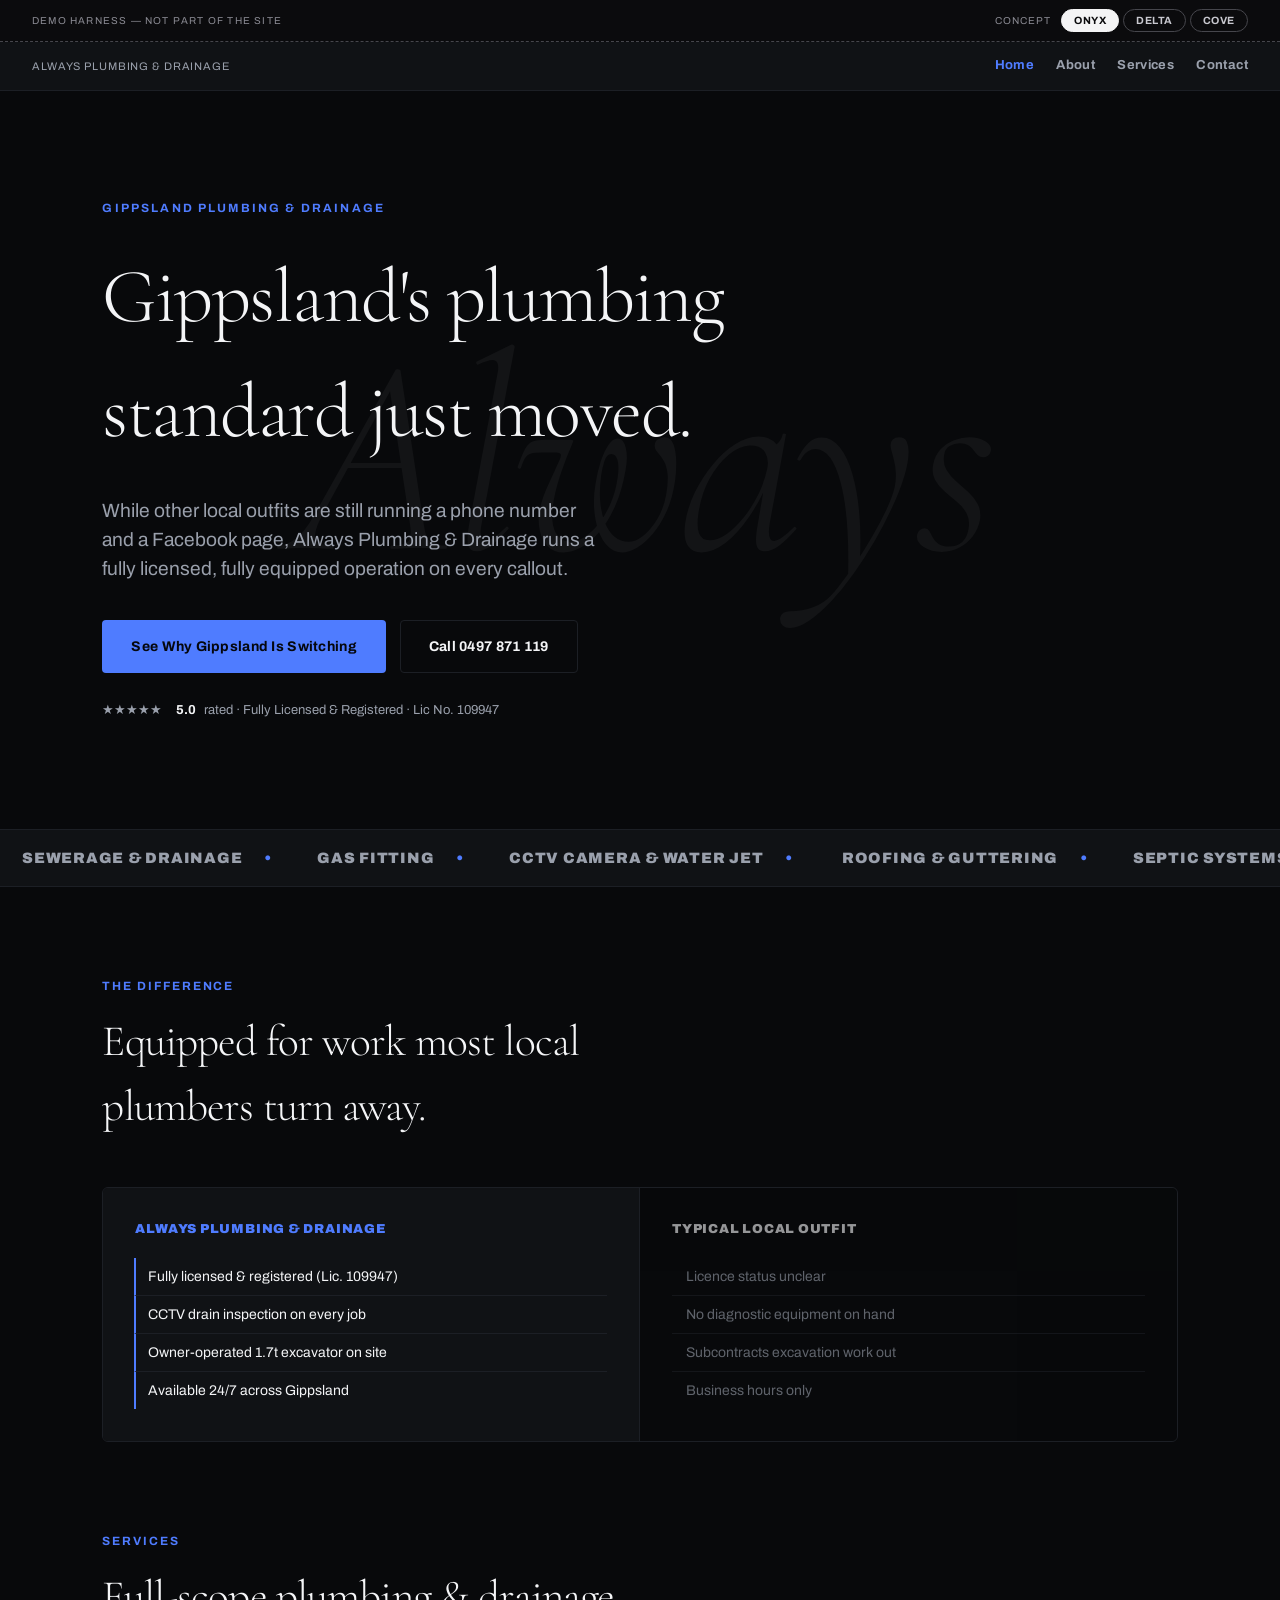
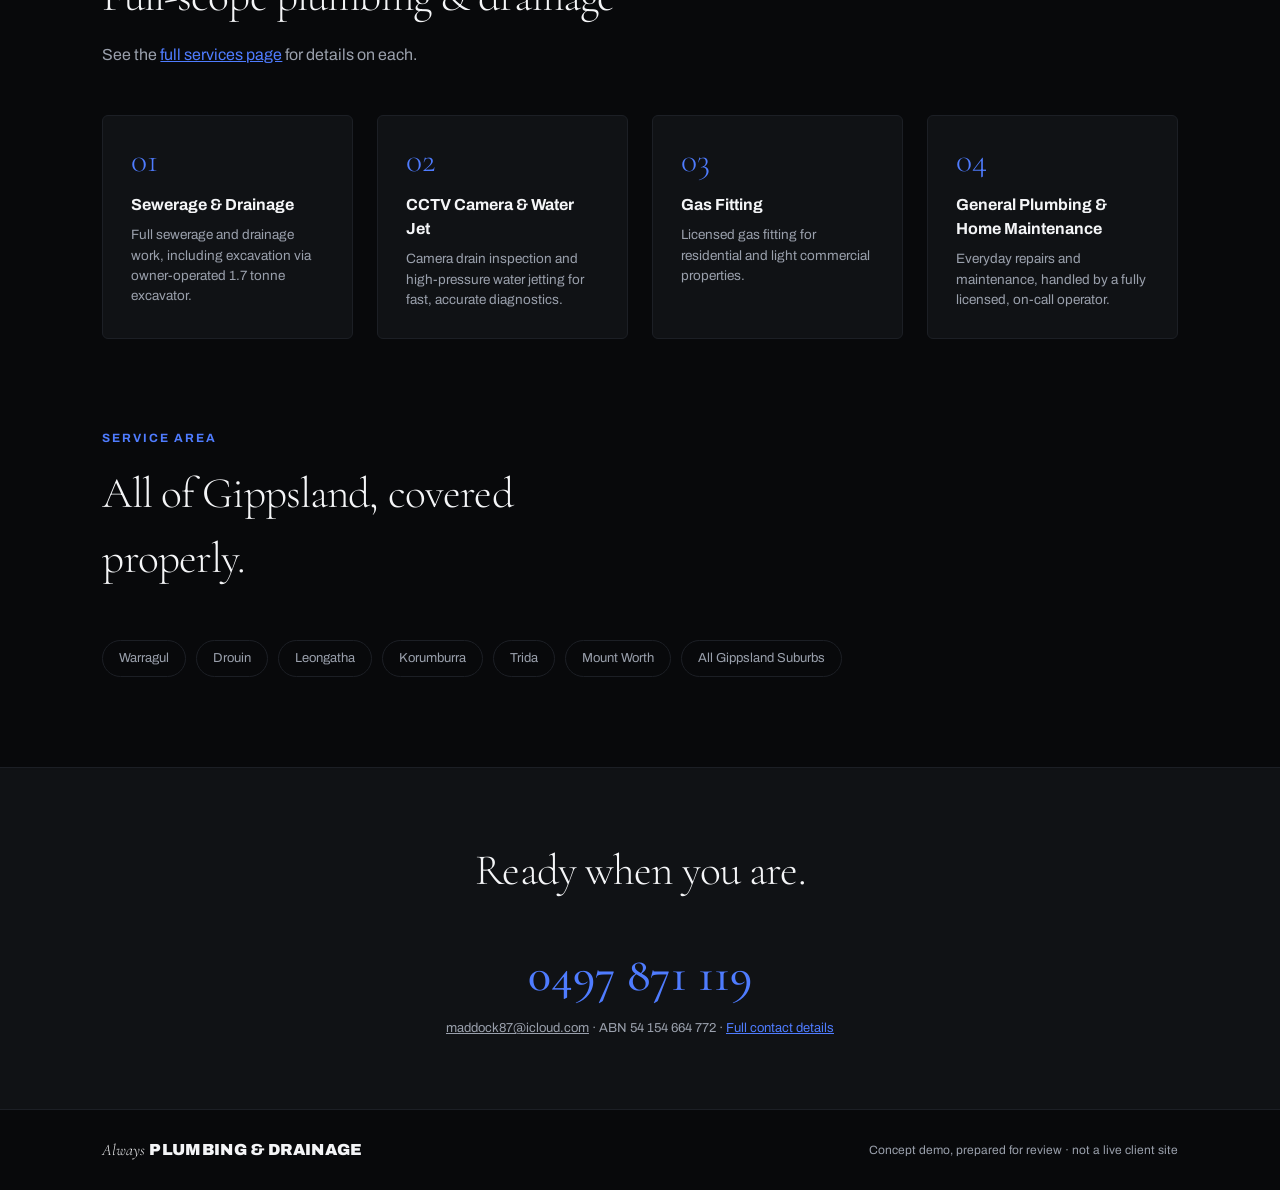
==== commit 2eb66ed0: "Cut AI writing/design tells across the whole site Copy: em-dash count cut from 46 to 6 (only structu" ====
--- a/index.html
+++ b/index.html
@@ -3,8 +3,8 @@
 <head>
 <meta charset="UTF-8">
 <meta name="viewport" content="width=device-width, initial-scale=1.0">
-<title>Always Plumbing & Drainage | Licensed Plumber — Warragul, Drouin & Gippsland VIC</title>
-<meta name="description" content="Always Plumbing & Drainage — fully licensed plumber (Lic. 109947) servicing Warragul, Drouin, Leongatha and all Gippsland suburbs. Sewerage, drainage, gas fitting, CCTV drain inspection. Call 0497 871 119.">
+<title>Always Plumbing & Drainage | Licensed Plumber in Warragul, Drouin & Gippsland VIC</title>
+<meta name="description" content="Always Plumbing & Drainage: fully licensed plumber (Lic. 109947) servicing Warragul, Drouin, Leongatha and all Gippsland suburbs. Sewerage, drainage, gas fitting, CCTV drain inspection. Call 0497 871 119.">
 <meta name="robots" content="noindex, nofollow">
 <link rel="canonical" href="https://notsofatfredd.github.io/site-demo-always-plumbing-drainage/index.html">
 <meta property="og:title" content="Always Plumbing & Drainage | Gippsland VIC">
@@ -80,9 +80,9 @@
   </h1>
 
   <p class="subhead">
-    <span class="concept-copy copy-onyx">While other local outfits are still running a phone number and a Facebook page, Always Plumbing &amp; Drainage runs a fully licensed, fully equipped operation — every job, every time.</span>
-    <span class="concept-copy copy-delta">Servicing Warragul, Drouin, Leongatha and all Gippsland suburbs under Licence No. 109947, ABN 54 154 664 772 — fully licensed, registered, and equipped for sewerage, drainage, gas fitting, and general plumbing work.</span>
-    <span class="concept-copy copy-cove">From sewerage and drainage to gas fitting and CCTV diagnostics, owner-operated by Daniel Maddock — one job, one standard, across all of Gippsland.</span>
+    <span class="concept-copy copy-onyx">While other local outfits are still running a phone number and a Facebook page, Always Plumbing &amp; Drainage runs a fully licensed, fully equipped operation on every callout.</span>
+    <span class="concept-copy copy-delta">Servicing Warragul, Drouin, Leongatha and all Gippsland suburbs under Licence No. 109947, ABN 54 154 664 772. Fully licensed, registered, and equipped for sewerage, drainage, gas fitting, and general plumbing work.</span>
+    <span class="concept-copy copy-cove">From sewerage and drainage to gas fitting and CCTV diagnostics, Daniel Maddock keeps the standard the same across all of Gippsland.</span>
   </p>
 
   <div class="cta-row">
@@ -126,7 +126,7 @@
       <div class="compare-col compare-us">
         <div class="compare-head">Always Plumbing &amp; Drainage</div>
         <ul>
-          <li>Fully licensed &amp; registered — Lic. 109947</li>
+          <li>Fully licensed &amp; registered (Lic. 109947)</li>
           <li>CCTV drain inspection on every job</li>
           <li>Owner-operated 1.7t excavator on site</li>
           <li>Available 24/7 across Gippsland</li>
@@ -166,10 +166,10 @@
       </div>
       <div class="stat-big">
         <span class="stat-big-num">5.0★</span>
-        <span class="stat-big-label">Customer rated — licensed, registered, equipped every time</span>
-      </div>
-    </div>
-    <p class="section-body">Fully licensed &amp; registered — Lic. No. 109947, ABN 54 154 664 772 — available 24/7 across all of Gippsland.</p>
+        <span class="stat-big-label">Customer rated, licensed, registered, and equipped on every job</span>
+      </div>
+    </div>
+    <p class="section-body">Fully licensed &amp; registered (Lic. No. 109947, ABN 54 154 664 772), available 24/7 across all of Gippsland.</p>
   </div>
 </section>
 
@@ -177,26 +177,26 @@
   <div class="section-head">
     <div class="section-eyebrow">Services</div>
     <h2 class="section-title">Full-scope plumbing &amp; drainage</h2>
-    <p class="section-body">A quick look — see the <a href="services.html" style="color:var(--accent);">full services page</a> for details on each.</p>
+    <p class="section-body">See the <a href="services.html" style="color:var(--accent);">full services page</a> for details on each.</p>
   </div>
   <div class="services-grid">
     <div class="service-card">
-      <svg class="icon" viewBox="0 0 24 24"><path d="M12 2 4 9v13h16V9z"/><path d="M9 22V12h6v10"/></svg>
+      <span class="index-num">01</span>
       <h3>Sewerage &amp; Drainage</h3>
       <p>Full sewerage and drainage work, including excavation via owner-operated 1.7 tonne excavator.</p>
     </div>
     <div class="service-card">
-      <svg class="icon" viewBox="0 0 24 24"><circle cx="12" cy="12" r="9"/><circle cx="12" cy="12" r="3"/></svg>
+      <span class="index-num">02</span>
       <h3>CCTV Camera &amp; Water Jet</h3>
       <p>Camera drain inspection and high-pressure water jetting for fast, accurate diagnostics.</p>
     </div>
     <div class="service-card">
-      <svg class="icon" viewBox="0 0 24 24"><path d="M12 2v6M8 8h8l2 4-2 4H8l-2-4z"/></svg>
+      <span class="index-num">03</span>
       <h3>Gas Fitting</h3>
       <p>Licensed gas fitting for residential and light commercial properties.</p>
     </div>
     <div class="service-card">
-      <svg class="icon" viewBox="0 0 24 24"><path d="M3 12h18M12 3v18"/></svg>
+      <span class="index-num">04</span>
       <h3>General Plumbing &amp; Home Maintenance</h3>
       <p>Everyday repairs and maintenance, handled by a fully licensed, on-call operator.</p>
     </div>
@@ -207,7 +207,7 @@
   <div class="section-head">
     <div class="section-eyebrow">Service Area</div>
     <h2 class="section-title">
-      <span class="concept-copy copy-onyx">Covering Gippsland — properly.</span>
+      <span class="concept-copy copy-onyx">All of Gippsland, covered properly.</span>
       <span class="concept-copy copy-delta">Servicing the Baw Baw &amp; South Gippsland Shire region.</span>
       <span class="concept-copy copy-cove">Growing across every Gippsland suburb.</span>
     </h2>
@@ -235,7 +235,7 @@
 
 <footer>
   <div class="wordmark"><i>Always</i> <b>PLUMBING &amp; DRAINAGE</b></div>
-  <div>Concept demo — prepared for review · not a live client site</div>
+  <div>Concept demo, prepared for review · not a live client site</div>
 </footer>
 
 <script src="switcher.js"></script>
--- a/styles.css
+++ b/styles.css
@@ -238,9 +238,8 @@
 .compare-col ul { list-style: none; }
 .compare-col li { font-size: 14px; padding: 8px 0; border-top: 1px solid var(--line); color: var(--fg-muted); }
 .compare-col li:first-child { border-top: none; }
-.compare-us li { color: var(--fg); }
-.compare-us li::before { content: '✓ '; color: var(--accent); font-weight: 700; }
-.compare-them li::before { content: '— '; color: var(--fg-muted); }
+.compare-us li { color: var(--fg); border-left: 2px solid var(--accent); padding-left: 12px; margin-left: -1px; }
+.compare-them li { padding-left: 14px; }
 
 /* ---------- job photo slots — placeholder, not real photos, ready to swap ---------- */
 .job-gallery {
@@ -297,9 +296,9 @@
   background: var(--bg-raised);
 }
 .service-card.service-card-lg { padding: 34px; }
-.service-card .icon {
-  width: 36px; height: 36px; margin-bottom: 18px;
-  stroke: var(--accent); fill: none; stroke-width: 1.6;
+.service-card .index-num {
+  font-family: var(--font-serif); font-weight: 300; font-size: 2.1rem; color: var(--accent);
+  display: block; margin-bottom: 16px; line-height: 1;
 }
 .service-card h3 { font-size: 16px; font-weight: 700; margin-bottom: 8px; }
 .service-card p { font-size: 13.5px; color: var(--fg-muted); }
